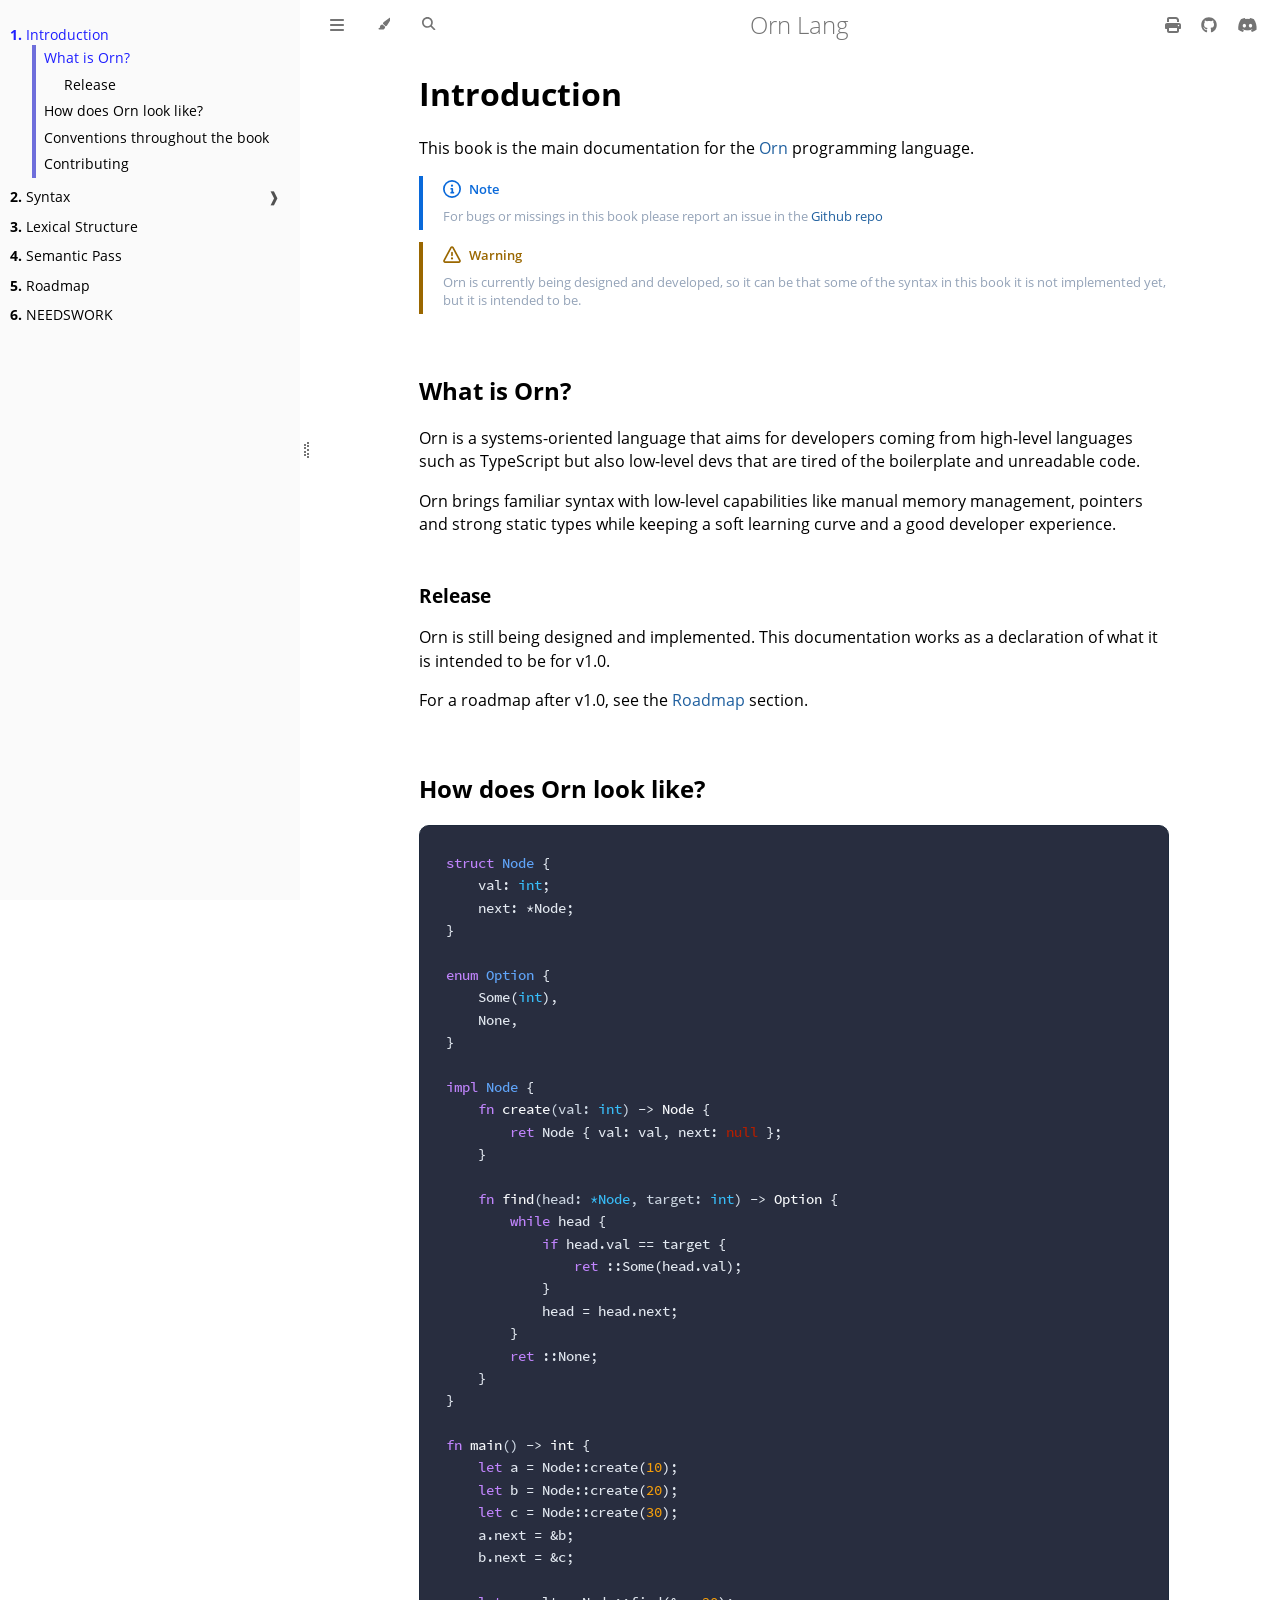
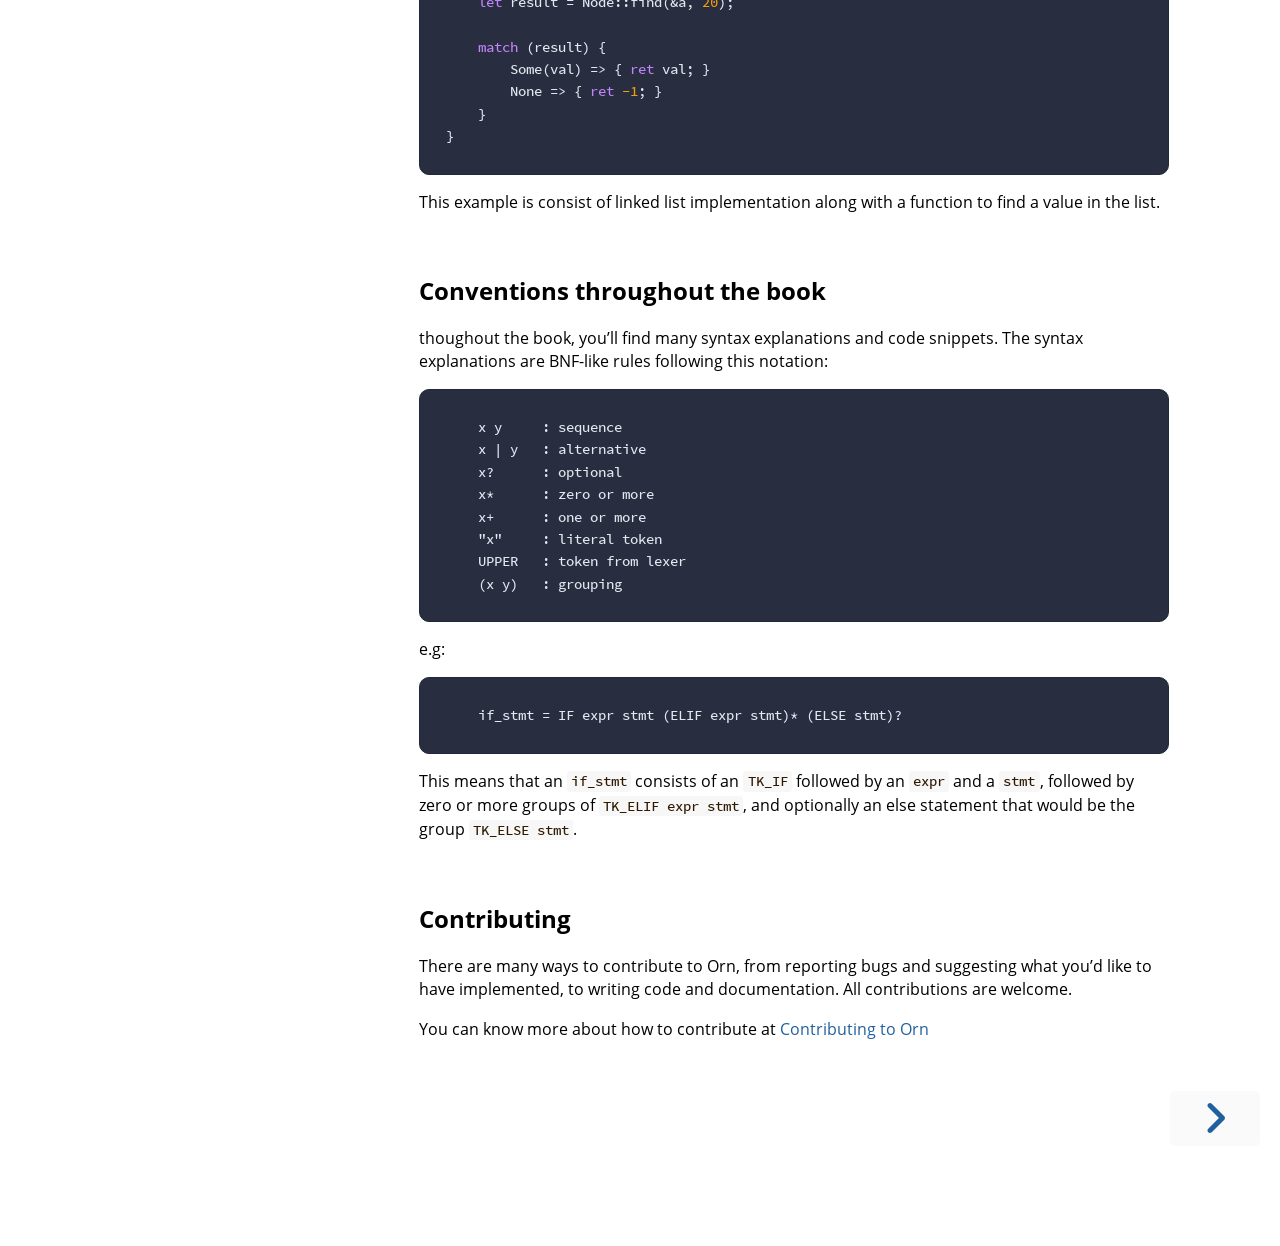
==== index.html @ 078a7e12 "deploy: 79cb615571760ce6d8730675790b474fd7654d46" ====
<!DOCTYPE HTML>
<html lang="en" class="light sidebar-visible" dir="ltr">
    <head>
        <!-- Book generated using mdBook -->
        <meta charset="UTF-8">
        <title>Introduction - Orn Lang</title>


        <!-- Custom HTML head -->
        <link rel="stylesheet" href="https://cdnjs.cloudflare.com/ajax/libs/font-awesome/6.5.1/css/all.min.css">
        
        <script>
        document.addEventListener('DOMContentLoaded', function() {
            var rightButtons = document.querySelector('.right-buttons');
            if (rightButtons) {
                var link = document.createElement('a');
                link.href = 'https://discord.gg/E8qqVC9jcf';
                link.target = '_blank';
                link.className = 'icon-button';
                link.title = 'Discord';
                link.innerHTML = '<i class="fa-brands fa-discord"></i>';
                rightButtons.appendChild(link);
            }
        });
        </script>

        <meta name="description" content="">
        <meta name="viewport" content="width=device-width, initial-scale=1">
        <meta name="theme-color" content="#ffffff">

        <link rel="icon" href="favicon-de23e50b.svg">
        <link rel="shortcut icon" href="favicon-8114d1fc.png">
        <link rel="stylesheet" href="css/variables-8adf115d.css">
        <link rel="stylesheet" href="css/general-2459343d.css">
        <link rel="stylesheet" href="css/chrome-ae938929.css">
        <link rel="stylesheet" href="css/print-9e4910d8.css" media="print">

        <!-- Fonts -->
        <link rel="stylesheet" href="fonts/fonts-9644e21d.css">

        <!-- Highlight.js Stylesheets -->
        <link rel="stylesheet" id="mdbook-highlight-css" href="highlight-493f70e1.css">
        <link rel="stylesheet" id="mdbook-tomorrow-night-css" href="tomorrow-night-4c0ae647.css">
        <link rel="stylesheet" id="mdbook-ayu-highlight-css" href="ayu-highlight-3fdfc3ac.css">

        <!-- Custom theme stylesheets -->
        <link rel="stylesheet" href="theme/reference-8b18d81a.css">


        <!-- Provide site root and default themes to javascript -->
        <script>
            const path_to_root = "";
            const default_light_theme = "light";
            const default_dark_theme = "navy";
            window.path_to_searchindex_js = "searchindex-4efeea5b.js";
        </script>
        <!-- Start loading toc.js asap -->
        <script src="toc-be5415b6.js"></script>
    </head>
    <body>
    <div id="mdbook-help-container">
        <div id="mdbook-help-popup">
            <h2 class="mdbook-help-title">Keyboard shortcuts</h2>
            <div>
                <p>Press <kbd>←</kbd> or <kbd>→</kbd> to navigate between chapters</p>
                <p>Press <kbd>S</kbd> or <kbd>/</kbd> to search in the book</p>
                <p>Press <kbd>?</kbd> to show this help</p>
                <p>Press <kbd>Esc</kbd> to hide this help</p>
            </div>
        </div>
    </div>
    <div id="mdbook-body-container">
        <!-- Work around some values being stored in localStorage wrapped in quotes -->
        <script>
            try {
                let theme = localStorage.getItem('mdbook-theme');
                let sidebar = localStorage.getItem('mdbook-sidebar');

                if (theme.startsWith('"') && theme.endsWith('"')) {
                    localStorage.setItem('mdbook-theme', theme.slice(1, theme.length - 1));
                }

                if (sidebar.startsWith('"') && sidebar.endsWith('"')) {
                    localStorage.setItem('mdbook-sidebar', sidebar.slice(1, sidebar.length - 1));
                }
            } catch (e) { }
        </script>

        <!-- Set the theme before any content is loaded, prevents flash -->
        <script>
            const default_theme = window.matchMedia("(prefers-color-scheme: dark)").matches ? default_dark_theme : default_light_theme;
            let theme;
            try { theme = localStorage.getItem('mdbook-theme'); } catch(e) { }
            if (theme === null || theme === undefined) { theme = default_theme; }
            const html = document.documentElement;
            html.classList.remove('light')
            html.classList.add(theme);
            html.classList.add("js");
        </script>

        <input type="checkbox" id="mdbook-sidebar-toggle-anchor" class="hidden">

        <!-- Hide / unhide sidebar before it is displayed -->
        <script>
            let sidebar = null;
            const sidebar_toggle = document.getElementById("mdbook-sidebar-toggle-anchor");
            if (document.body.clientWidth >= 1080) {
                try { sidebar = localStorage.getItem('mdbook-sidebar'); } catch(e) { }
                sidebar = sidebar || 'visible';
            } else {
                sidebar = 'hidden';
                sidebar_toggle.checked = false;
            }
            if (sidebar === 'visible') {
                sidebar_toggle.checked = true;
            } else {
                html.classList.remove('sidebar-visible');
            }
        </script>

        <nav id="mdbook-sidebar" class="sidebar" aria-label="Table of contents">
            <!-- populated by js -->
            <mdbook-sidebar-scrollbox class="sidebar-scrollbox"></mdbook-sidebar-scrollbox>
            <noscript>
                <iframe class="sidebar-iframe-outer" src="toc.html"></iframe>
            </noscript>
            <div id="mdbook-sidebar-resize-handle" class="sidebar-resize-handle">
                <div class="sidebar-resize-indicator"></div>
            </div>
        </nav>

        <div id="mdbook-page-wrapper" class="page-wrapper">

            <div class="page">
                <div id="mdbook-menu-bar-hover-placeholder"></div>
                <div id="mdbook-menu-bar" class="menu-bar sticky">
                    <div class="left-buttons">
                        <label id="mdbook-sidebar-toggle" class="icon-button" for="mdbook-sidebar-toggle-anchor" title="Toggle Table of Contents" aria-label="Toggle Table of Contents" aria-controls="mdbook-sidebar">
                            <span class=fa-svg><svg xmlns="http://www.w3.org/2000/svg" viewBox="0 0 448 512"><!--! Font Awesome Free 6.2.0 by @fontawesome - https://fontawesome.com License - https://fontawesome.com/license/free (Icons: CC BY 4.0, Fonts: SIL OFL 1.1, Code: MIT License) Copyright 2022 Fonticons, Inc. --><path d="M0 96C0 78.3 14.3 64 32 64H416c17.7 0 32 14.3 32 32s-14.3 32-32 32H32C14.3 128 0 113.7 0 96zM0 256c0-17.7 14.3-32 32-32H416c17.7 0 32 14.3 32 32s-14.3 32-32 32H32c-17.7 0-32-14.3-32-32zM448 416c0 17.7-14.3 32-32 32H32c-17.7 0-32-14.3-32-32s14.3-32 32-32H416c17.7 0 32 14.3 32 32z"/></svg></span>
                        </label>
                        <button id="mdbook-theme-toggle" class="icon-button" type="button" title="Change theme" aria-label="Change theme" aria-haspopup="true" aria-expanded="false" aria-controls="mdbook-theme-list">
                            <span class=fa-svg><svg xmlns="http://www.w3.org/2000/svg" viewBox="0 0 576 512"><!--! Font Awesome Free 6.2.0 by @fontawesome - https://fontawesome.com License - https://fontawesome.com/license/free (Icons: CC BY 4.0, Fonts: SIL OFL 1.1, Code: MIT License) Copyright 2022 Fonticons, Inc. --><path d="M371.3 367.1c27.3-3.9 51.9-19.4 67.2-42.9L600.2 74.1c12.6-19.5 9.4-45.3-7.6-61.2S549.7-4.4 531.1 9.6L294.4 187.2c-24 18-38.2 46.1-38.4 76.1L371.3 367.1zm-19.6 25.4l-116-104.4C175.9 290.3 128 339.6 128 400c0 3.9 .2 7.8 .6 11.6c1.8 17.5-10.2 36.4-27.8 36.4H96c-17.7 0-32 14.3-32 32s14.3 32 32 32H240c61.9 0 112-50.1 112-112c0-2.5-.1-5-.2-7.5z"/></svg></span>
                        </button>
                        <ul id="mdbook-theme-list" class="theme-popup" aria-label="Themes" role="menu">
                            <li role="none"><button role="menuitem" class="theme" id="mdbook-theme-default_theme">Auto</button></li>
                            <li role="none"><button role="menuitem" class="theme" id="mdbook-theme-light">Light</button></li>
                            <li role="none"><button role="menuitem" class="theme" id="mdbook-theme-rust">Rust</button></li>
                            <li role="none"><button role="menuitem" class="theme" id="mdbook-theme-coal">Coal</button></li>
                            <li role="none"><button role="menuitem" class="theme" id="mdbook-theme-navy">Navy</button></li>
                            <li role="none"><button role="menuitem" class="theme" id="mdbook-theme-ayu">Ayu</button></li>
                        </ul>
                        <button id="mdbook-search-toggle" class="icon-button" type="button" title="Search (`/`)" aria-label="Toggle Searchbar" aria-expanded="false" aria-keyshortcuts="/ s" aria-controls="mdbook-searchbar">
                            <span class=fa-svg><svg xmlns="http://www.w3.org/2000/svg" viewBox="0 0 512 512"><!--! Font Awesome Free 6.2.0 by @fontawesome - https://fontawesome.com License - https://fontawesome.com/license/free (Icons: CC BY 4.0, Fonts: SIL OFL 1.1, Code: MIT License) Copyright 2022 Fonticons, Inc. --><path d="M416 208c0 45.9-14.9 88.3-40 122.7L502.6 457.4c12.5 12.5 12.5 32.8 0 45.3s-32.8 12.5-45.3 0L330.7 376c-34.4 25.2-76.8 40-122.7 40C93.1 416 0 322.9 0 208S93.1 0 208 0S416 93.1 416 208zM208 352c79.5 0 144-64.5 144-144s-64.5-144-144-144S64 128.5 64 208s64.5 144 144 144z"/></svg></span>
                        </button>
                    </div>

                    <h1 class="menu-title">Orn Lang</h1>

                    <div class="right-buttons">
                        <a href="print.html" title="Print this book" aria-label="Print this book">
                            <span class=fa-svg id="print-button"><svg xmlns="http://www.w3.org/2000/svg" viewBox="0 0 512 512"><!--! Font Awesome Free 6.2.0 by @fontawesome - https://fontawesome.com License - https://fontawesome.com/license/free (Icons: CC BY 4.0, Fonts: SIL OFL 1.1, Code: MIT License) Copyright 2022 Fonticons, Inc. --><path d="M128 0C92.7 0 64 28.7 64 64v96h64V64H354.7L384 93.3V160h64V93.3c0-17-6.7-33.3-18.7-45.3L400 18.7C388 6.7 371.7 0 354.7 0H128zM384 352v32 64H128V384 368 352H384zm64 32h32c17.7 0 32-14.3 32-32V256c0-35.3-28.7-64-64-64H64c-35.3 0-64 28.7-64 64v96c0 17.7 14.3 32 32 32H64v64c0 35.3 28.7 64 64 64H384c35.3 0 64-28.7 64-64V384zm-16-88c-13.3 0-24-10.7-24-24s10.7-24 24-24s24 10.7 24 24s-10.7 24-24 24z"/></svg></span>
                        </a>
                        <a href="https://github.com/pabloosabaterr/Orn-rework" title="Git repository" aria-label="Git repository">
                            <span class=fa-svg><svg xmlns="http://www.w3.org/2000/svg" viewBox="0 0 496 512"><!--! Font Awesome Free 6.2.0 by @fontawesome - https://fontawesome.com License - https://fontawesome.com/license/free (Icons: CC BY 4.0, Fonts: SIL OFL 1.1, Code: MIT License) Copyright 2022 Fonticons, Inc. --><path d="M165.9 397.4c0 2-2.3 3.6-5.2 3.6-3.3.3-5.6-1.3-5.6-3.6 0-2 2.3-3.6 5.2-3.6 3-.3 5.6 1.3 5.6 3.6zm-31.1-4.5c-.7 2 1.3 4.3 4.3 4.9 2.6 1 5.6 0 6.2-2s-1.3-4.3-4.3-5.2c-2.6-.7-5.5.3-6.2 2.3zm44.2-1.7c-2.9.7-4.9 2.6-4.6 4.9.3 2 2.9 3.3 5.9 2.6 2.9-.7 4.9-2.6 4.6-4.6-.3-1.9-3-3.2-5.9-2.9zM244.8 8C106.1 8 0 113.3 0 252c0 110.9 69.8 205.8 169.5 239.2 12.8 2.3 17.3-5.6 17.3-12.1 0-6.2-.3-40.4-.3-61.4 0 0-70 15-84.7-29.8 0 0-11.4-29.1-27.8-36.6 0 0-22.9-15.7 1.6-15.4 0 0 24.9 2 38.6 25.8 21.9 38.6 58.6 27.5 72.9 20.9 2.3-16 8.8-27.1 16-33.7-55.9-6.2-112.3-14.3-112.3-110.5 0-27.5 7.6-41.3 23.6-58.9-2.6-6.5-11.1-33.3 2.6-67.9 20.9-6.5 69 27 69 27 20-5.6 41.5-8.5 62.8-8.5s42.8 2.9 62.8 8.5c0 0 48.1-33.6 69-27 13.7 34.7 5.2 61.4 2.6 67.9 16 17.7 25.8 31.5 25.8 58.9 0 96.5-58.9 104.2-114.8 110.5 9.2 7.9 17 22.9 17 46.4 0 33.7-.3 75.4-.3 83.6 0 6.5 4.6 14.4 17.3 12.1C428.2 457.8 496 362.9 496 252 496 113.3 383.5 8 244.8 8zM97.2 352.9c-1.3 1-1 3.3.7 5.2 1.6 1.6 3.9 2.3 5.2 1 1.3-1 1-3.3-.7-5.2-1.6-1.6-3.9-2.3-5.2-1zm-10.8-8.1c-.7 1.3.3 2.9 2.3 3.9 1.6 1 3.6.7 4.3-.7.7-1.3-.3-2.9-2.3-3.9-2-.6-3.6-.3-4.3.7zm32.4 35.6c-1.6 1.3-1 4.3 1.3 6.2 2.3 2.3 5.2 2.6 6.5 1 1.3-1.3.7-4.3-1.3-6.2-2.2-2.3-5.2-2.6-6.5-1zm-11.4-14.7c-1.6 1-1.6 3.6 0 5.9 1.6 2.3 4.3 3.3 5.6 2.3 1.6-1.3 1.6-3.9 0-6.2-1.4-2.3-4-3.3-5.6-2z"/></svg></span>
                        </a>

                    </div>
                </div>

                <div id="mdbook-search-wrapper" class="hidden">
                    <form id="mdbook-searchbar-outer" class="searchbar-outer">
                        <div class="search-wrapper">
                            <input type="search" id="mdbook-searchbar" name="searchbar" placeholder="Search this book ..." aria-controls="mdbook-searchresults-outer" aria-describedby="searchresults-header">
                            <div class="spinner-wrapper">
                                <span class=fa-svg id="fa-spin"><svg xmlns="http://www.w3.org/2000/svg" viewBox="0 0 512 512"><!--! Font Awesome Free 6.2.0 by @fontawesome - https://fontawesome.com License - https://fontawesome.com/license/free (Icons: CC BY 4.0, Fonts: SIL OFL 1.1, Code: MIT License) Copyright 2022 Fonticons, Inc. --><path d="M304 48c0-26.5-21.5-48-48-48s-48 21.5-48 48s21.5 48 48 48s48-21.5 48-48zm0 416c0-26.5-21.5-48-48-48s-48 21.5-48 48s21.5 48 48 48s48-21.5 48-48zM48 304c26.5 0 48-21.5 48-48s-21.5-48-48-48s-48 21.5-48 48s21.5 48 48 48zm464-48c0-26.5-21.5-48-48-48s-48 21.5-48 48s21.5 48 48 48s48-21.5 48-48zM142.9 437c18.7-18.7 18.7-49.1 0-67.9s-49.1-18.7-67.9 0s-18.7 49.1 0 67.9s49.1 18.7 67.9 0zm0-294.2c18.7-18.7 18.7-49.1 0-67.9S93.7 56.2 75 75s-18.7 49.1 0 67.9s49.1 18.7 67.9 0zM369.1 437c18.7 18.7 49.1 18.7 67.9 0s18.7-49.1 0-67.9s-49.1-18.7-67.9 0s-18.7 49.1 0 67.9z"/></svg></span>
                            </div>
                        </div>
                    </form>
                    <div id="mdbook-searchresults-outer" class="searchresults-outer hidden">
                        <div id="mdbook-searchresults-header" class="searchresults-header"></div>
                        <ul id="mdbook-searchresults">
                        </ul>
                    </div>
                </div>

                <!-- Apply ARIA attributes after the sidebar and the sidebar toggle button are added to the DOM -->
                <script>
                    document.getElementById('mdbook-sidebar-toggle').setAttribute('aria-expanded', sidebar === 'visible');
                    document.getElementById('mdbook-sidebar').setAttribute('aria-hidden', sidebar !== 'visible');
                    Array.from(document.querySelectorAll('#mdbook-sidebar a')).forEach(function(link) {
                        link.setAttribute('tabIndex', sidebar === 'visible' ? 0 : -1);
                    });
                </script>

                <div id="mdbook-content" class="content">
                    <main>
                        <h1 id="introduction"><a class="header" href="#introduction">Introduction</a></h1>
<p>This book is the main documentation for the
<a href="https://github.com/pabloosabaterr/Orn-rework">Orn</a> programming language.</p>
<blockquote class="blockquote-tag blockquote-tag-note">
<p class="blockquote-tag-title"><svg viewbox="0 0 16 16" width="18" height="18"><path d="M0 8a8 8 0 1 1 16 0A8 8 0 0 1 0 8Zm8-6.5a6.5 6.5 0 1 0 0 13 6.5 6.5 0 0 0 0-13ZM6.5 7.75A.75.75 0 0 1 7.25 7h1a.75.75 0 0 1 .75.75v2.75h.25a.75.75 0 0 1 0 1.5h-2a.75.75 0 0 1 0-1.5h.25v-2h-.25a.75.75 0 0 1-.75-.75ZM8 6a1 1 0 1 1 0-2 1 1 0 0 1 0 2Z"></path></svg>Note</p>
<p>For bugs or missings in this book please report an issue in the
<a href="https://github.com/pabloosabaterr/Orn-rework/issues">Github repo</a></p>
</blockquote>
<blockquote class="blockquote-tag blockquote-tag-warning">
<p class="blockquote-tag-title"><svg viewbox="0 0 16 16" width="18" height="18"><path d="M6.457 1.047c.659-1.234 2.427-1.234 3.086 0l6.082 11.378A1.75 1.75 0 0 1 14.082 15H1.918a1.75 1.75 0 0 1-1.543-2.575Zm1.763.707a.25.25 0 0 0-.44 0L1.698 13.132a.25.25 0 0 0 .22.368h12.164a.25.25 0 0 0 .22-.368Zm.53 3.996v2.5a.75.75 0 0 1-1.5 0v-2.5a.75.75 0 0 1 1.5 0ZM9 11a1 1 0 1 1-2 0 1 1 0 0 1 2 0Z"></path></svg>Warning</p>
<p>Orn is currently being designed and developed, so it can be that some
of the syntax in this book it is not implemented yet, but it is intended to
be.</p>
</blockquote>
<h2 id="what-is-orn"><a class="header" href="#what-is-orn">What is Orn?</a></h2>
<p>Orn is a systems-oriented language that aims for developers coming from
high-level languages such as TypeScript but also low-level devs that are tired
of the boilerplate and unreadable code.</p>
<p>Orn brings familiar syntax with low-level capabilities like manual memory
management, pointers and strong static types while keeping a soft learning curve
and a good developer experience.</p>
<h3 id="release"><a class="header" href="#release">Release</a></h3>
<p>Orn is still being designed and implemented. This documentation works as a
declaration of what it is intended to be for v1.0.</p>
<p>For a roadmap after v1.0, see the <a href="NEEDSWORK.html">Roadmap</a> section.</p>
<h2 id="how-does-orn-look-like"><a class="header" href="#how-does-orn-look-like">How does Orn look like?</a></h2>
<pre><code class="language-orn">struct Node {
	val: int;
	next: *Node;
}

enum Option {
	Some(int),
	None,
}

impl Node {
	fn create(val: int) -&gt; Node {
		ret Node { val: val, next: null };
	}

	fn find(head: *Node, target: int) -&gt; Option {
		while head {
			if head.val == target {
				ret ::Some(head.val);
			}
			head = head.next;
		}
		ret ::None;
	}
}

fn main() -&gt; int {
	let a = Node::create(10);
	let b = Node::create(20);
	let c = Node::create(30);
	a.next = &amp;b;
	b.next = &amp;c;

	let result = Node::find(&amp;a, 20);

	match (result) {
		Some(val) =&gt; { ret val; }
		None =&gt; { ret -1; }
	}
}
</code></pre>
<p>This example is consist of linked list implementation along with a function
to find a value in the list.</p>
<h2 id="conventions-throughout-the-book"><a class="header" href="#conventions-throughout-the-book">Conventions throughout the book</a></h2>
<p>thoughout the book, you’ll find many syntax explanations and code snippets.
The syntax explanations are BNF-like rules following this notation:</p>
<pre><code>	x y     : sequence
	x | y   : alternative
	x?      : optional
	x*      : zero or more
	x+      : one or more
	"x"     : literal token
	UPPER   : token from lexer
	(x y)   : grouping
</code></pre>
<p>e.g:</p>
<pre><code>	if_stmt = IF expr stmt (ELIF expr stmt)* (ELSE stmt)?
</code></pre>
<p>This means that an <code>if_stmt</code> consists of an <code>TK_IF</code> followed by an <code>expr</code> and a
<code>stmt</code>, followed by zero or more groups of <code>TK_ELIF expr stmt</code>, and optionally
an else statement that would be the group <code>TK_ELSE stmt</code>.</p>
<h2 id="contributing"><a class="header" href="#contributing">Contributing</a></h2>
<p>There are many ways to contribute to Orn, from reporting bugs and suggesting
what you’d like to have implemented, to writing code and documentation.
All contributions are welcome.</p>
<p>You can know more about how to contribute at
<a href="https://github.com/pabloosabaterr/Orn-rework/blob/main/CONTRIBUTING.md">Contributing to Orn</a></p>

                    </main>

                    <nav class="nav-wrapper" aria-label="Page navigation">
                        <!-- Mobile navigation buttons -->

                            <a rel="next prefetch" href="syntax.html" class="mobile-nav-chapters next" title="Next chapter" aria-label="Next chapter" aria-keyshortcuts="Right">
                                <span class=fa-svg><svg xmlns="http://www.w3.org/2000/svg" viewBox="0 0 320 512"><!--! Font Awesome Free 6.2.0 by @fontawesome - https://fontawesome.com License - https://fontawesome.com/license/free (Icons: CC BY 4.0, Fonts: SIL OFL 1.1, Code: MIT License) Copyright 2022 Fonticons, Inc. --><path d="M278.6 233.4c12.5 12.5 12.5 32.8 0 45.3l-160 160c-12.5 12.5-32.8 12.5-45.3 0s-12.5-32.8 0-45.3L210.7 256 73.4 118.6c-12.5-12.5-12.5-32.8 0-45.3s32.8-12.5 45.3 0l160 160z"/></svg></span>
                            </a>

                        <div style="clear: both"></div>
                    </nav>
                </div>
            </div>

            <nav class="nav-wide-wrapper" aria-label="Page navigation">

                    <a rel="next prefetch" href="syntax.html" class="nav-chapters next" title="Next chapter" aria-label="Next chapter" aria-keyshortcuts="Right">
                        <span class=fa-svg><svg xmlns="http://www.w3.org/2000/svg" viewBox="0 0 320 512"><!--! Font Awesome Free 6.2.0 by @fontawesome - https://fontawesome.com License - https://fontawesome.com/license/free (Icons: CC BY 4.0, Fonts: SIL OFL 1.1, Code: MIT License) Copyright 2022 Fonticons, Inc. --><path d="M278.6 233.4c12.5 12.5 12.5 32.8 0 45.3l-160 160c-12.5 12.5-32.8 12.5-45.3 0s-12.5-32.8 0-45.3L210.7 256 73.4 118.6c-12.5-12.5-12.5-32.8 0-45.3s32.8-12.5 45.3 0l160 160z"/></svg></span>
                    </a>
            </nav>

        </div>

        <template id=fa-eye><span class=fa-svg><svg xmlns="http://www.w3.org/2000/svg" viewBox="0 0 576 512"><!--! Font Awesome Free 6.2.0 by @fontawesome - https://fontawesome.com License - https://fontawesome.com/license/free (Icons: CC BY 4.0, Fonts: SIL OFL 1.1, Code: MIT License) Copyright 2022 Fonticons, Inc. --><path d="M288 32c-80.8 0-145.5 36.8-192.6 80.6C48.6 156 17.3 208 2.5 243.7c-3.3 7.9-3.3 16.7 0 24.6C17.3 304 48.6 356 95.4 399.4C142.5 443.2 207.2 480 288 480s145.5-36.8 192.6-80.6c46.8-43.5 78.1-95.4 93-131.1c3.3-7.9 3.3-16.7 0-24.6c-14.9-35.7-46.2-87.7-93-131.1C433.5 68.8 368.8 32 288 32zM432 256c0 79.5-64.5 144-144 144s-144-64.5-144-144s64.5-144 144-144s144 64.5 144 144zM288 192c0 35.3-28.7 64-64 64c-11.5 0-22.3-3-31.6-8.4c-.2 2.8-.4 5.5-.4 8.4c0 53 43 96 96 96s96-43 96-96s-43-96-96-96c-2.8 0-5.6 .1-8.4 .4c5.3 9.3 8.4 20.1 8.4 31.6z"/></svg></span></template>
        <template id=fa-eye-slash><span class=fa-svg><svg xmlns="http://www.w3.org/2000/svg" viewBox="0 0 640 512"><!--! Font Awesome Free 6.2.0 by @fontawesome - https://fontawesome.com License - https://fontawesome.com/license/free (Icons: CC BY 4.0, Fonts: SIL OFL 1.1, Code: MIT License) Copyright 2022 Fonticons, Inc. --><path d="M38.8 5.1C28.4-3.1 13.3-1.2 5.1 9.2S-1.2 34.7 9.2 42.9l592 464c10.4 8.2 25.5 6.3 33.7-4.1s6.3-25.5-4.1-33.7L525.6 386.7c39.6-40.6 66.4-86.1 79.9-118.4c3.3-7.9 3.3-16.7 0-24.6c-14.9-35.7-46.2-87.7-93-131.1C465.5 68.8 400.8 32 320 32c-68.2 0-125 26.3-169.3 60.8L38.8 5.1zM223.1 149.5C248.6 126.2 282.7 112 320 112c79.5 0 144 64.5 144 144c0 24.9-6.3 48.3-17.4 68.7L408 294.5c5.2-11.8 8-24.8 8-38.5c0-53-43-96-96-96c-2.8 0-5.6 .1-8.4 .4c5.3 9.3 8.4 20.1 8.4 31.6c0 10.2-2.4 19.8-6.6 28.3l-90.3-70.8zm223.1 298L373 389.9c-16.4 6.5-34.3 10.1-53 10.1c-79.5 0-144-64.5-144-144c0-6.9 .5-13.6 1.4-20.2L83.1 161.5C60.3 191.2 44 220.8 34.5 243.7c-3.3 7.9-3.3 16.7 0 24.6c14.9 35.7 46.2 87.7 93 131.1C174.5 443.2 239.2 480 320 480c47.8 0 89.9-12.9 126.2-32.5z"/></svg></span></template>
        <template id=fa-copy><span class=fa-svg><svg xmlns="http://www.w3.org/2000/svg" viewBox="0 0 512 512"><!--! Font Awesome Free 6.2.0 by @fontawesome - https://fontawesome.com License - https://fontawesome.com/license/free (Icons: CC BY 4.0, Fonts: SIL OFL 1.1, Code: MIT License) Copyright 2022 Fonticons, Inc. --><path d="M502.6 70.63l-61.25-61.25C435.4 3.371 427.2 0 418.7 0H255.1c-35.35 0-64 28.66-64 64l.0195 256C192 355.4 220.7 384 256 384h192c35.2 0 64-28.8 64-64V93.25C512 84.77 508.6 76.63 502.6 70.63zM464 320c0 8.836-7.164 16-16 16H255.1c-8.838 0-16-7.164-16-16L239.1 64.13c0-8.836 7.164-16 16-16h128L384 96c0 17.67 14.33 32 32 32h47.1V320zM272 448c0 8.836-7.164 16-16 16H63.1c-8.838 0-16-7.164-16-16L47.98 192.1c0-8.836 7.164-16 16-16H160V128H63.99c-35.35 0-64 28.65-64 64l.0098 256C.002 483.3 28.66 512 64 512h192c35.2 0 64-28.8 64-64v-32h-47.1L272 448z"/></svg></span></template>
        <template id=fa-play><span class=fa-svg><svg xmlns="http://www.w3.org/2000/svg" viewBox="0 0 384 512"><!--! Font Awesome Free 6.2.0 by @fontawesome - https://fontawesome.com License - https://fontawesome.com/license/free (Icons: CC BY 4.0, Fonts: SIL OFL 1.1, Code: MIT License) Copyright 2022 Fonticons, Inc. --><path d="M73 39c-14.8-9.1-33.4-9.4-48.5-.9S0 62.6 0 80V432c0 17.4 9.4 33.4 24.5 41.9s33.7 8.1 48.5-.9L361 297c14.3-8.7 23-24.2 23-41s-8.7-32.2-23-41L73 39z"/></svg></span></template>
        <template id=fa-clock-rotate-left><span class=fa-svg><svg xmlns="http://www.w3.org/2000/svg" viewBox="0 0 512 512"><!--! Font Awesome Free 6.2.0 by @fontawesome - https://fontawesome.com License - https://fontawesome.com/license/free (Icons: CC BY 4.0, Fonts: SIL OFL 1.1, Code: MIT License) Copyright 2022 Fonticons, Inc. --><path d="M75 75L41 41C25.9 25.9 0 36.6 0 57.9V168c0 13.3 10.7 24 24 24H134.1c21.4 0 32.1-25.9 17-41l-30.8-30.8C155 85.5 203 64 256 64c106 0 192 86 192 192s-86 192-192 192c-40.8 0-78.6-12.7-109.7-34.4c-14.5-10.1-34.4-6.6-44.6 7.9s-6.6 34.4 7.9 44.6C151.2 495 201.7 512 256 512c141.4 0 256-114.6 256-256S397.4 0 256 0C185.3 0 121.3 28.7 75 75zm181 53c-13.3 0-24 10.7-24 24V256c0 6.4 2.5 12.5 7 17l72 72c9.4 9.4 24.6 9.4 33.9 0s9.4-24.6 0-33.9l-65-65V152c0-13.3-10.7-24-24-24z"/></svg></span></template>



        <script>
            window.playground_copyable = true;
        </script>


        <script src="elasticlunr-ef4e11c1.min.js"></script>
        <script src="mark-09e88c2c.min.js"></script>
        <script src="searcher-c2a407aa.js"></script>

        <script src="clipboard-1626706a.min.js"></script>
        <script src="highlight-abc7f01d.js"></script>
        <script src="book-a0b12cfe.js"></script>

        <!-- Custom JS scripts -->
        <script src="theme/highlight-orn-c1778cdc.js"></script>



    </div>
    </body>
</html>
---- css/variables-8adf115d.css ----
/* Globals */

:root {
    --sidebar-target-width: 300px;
    --sidebar-width: min(var(--sidebar-target-width), 80vw);
    --sidebar-resize-indicator-width: 8px;
    --sidebar-resize-indicator-space: 2px;
    --page-padding: 15px;
    --content-max-width: 750px;
    --menu-bar-height: 50px;
    --mono-font: "Source Code Pro", Consolas, "Ubuntu Mono", Menlo, "DejaVu Sans Mono", monospace, monospace;
    --code-font-size: 0.875em; /* please adjust the ace font size accordingly in editor.js */
    --searchbar-margin-block-start: 5px;
}

/* Themes */

.ayu {
    --bg: hsl(210, 25%, 8%);
    --fg: #c5c5c5;

    --sidebar-bg: #14191f;
    --sidebar-fg: #c8c9db;
    --sidebar-non-existant: #5c6773;
    --sidebar-active: #ffb454;
    --sidebar-spacer: #2d334f;

    --scrollbar: var(--sidebar-fg);

    --icons: #737480;
    --icons-hover: #b7b9cc;

    --links: #0096cf;

    --inline-code-color: #ffb454;

    --theme-popup-bg: #14191f;
    --theme-popup-border: #5c6773;
    --theme-hover: #191f26;

    --quote-bg: hsl(226, 15%, 17%);
    --quote-border: hsl(226, 15%, 22%);

    --warning-border: #ff8e00;

    --table-border-color: hsl(210, 25%, 13%);
    --table-header-bg: hsl(210, 25%, 28%);
    --table-alternate-bg: hsl(210, 25%, 11%);

    --searchbar-border-color: #848484;
    --searchbar-bg: #424242;
    --searchbar-fg: #fff;
    --searchbar-shadow-color: #d4c89f;
    --searchresults-header-fg: #666;
    --searchresults-border-color: #888;
    --searchresults-li-bg: #252932;
    --search-mark-bg: #e3b171;

    --color-scheme: dark;

    /* Same as `--icons` */
    --copy-button-filter: invert(45%) sepia(6%) saturate(621%) hue-rotate(198deg) brightness(99%) contrast(85%);
    /* Same as `--sidebar-active` */
    --copy-button-filter-hover: invert(68%) sepia(55%) saturate(531%) hue-rotate(341deg) brightness(104%) contrast(101%);

    --footnote-highlight: #2668a6;

    --overlay-bg: rgba(33, 40, 48, 0.4);

    --blockquote-note-color: #74b9ff;
    --blockquote-tip-color: #09ca09;
    --blockquote-important-color: #d3abff;
    --blockquote-warning-color: #f0b72f;
    --blockquote-caution-color: #f21424;

    --sidebar-header-border-color: #c18639;
}

.coal {
    --bg: hsl(200, 7%, 8%);
    --fg: #98a3ad;

    --sidebar-bg: #292c2f;
    --sidebar-fg: #a1adb8;
    --sidebar-non-existant: #505254;
    --sidebar-active: #3473ad;
    --sidebar-spacer: #393939;

    --scrollbar: var(--sidebar-fg);

    --icons: #43484d;
    --icons-hover: #b3c0cc;

    --links: #2b79a2;

    --inline-code-color: #c5c8c6;

    --theme-popup-bg: #141617;
    --theme-popup-border: #43484d;
    --theme-hover: #1f2124;

    --quote-bg: hsl(234, 21%, 18%);
    --quote-border: hsl(234, 21%, 23%);

    --warning-border: #ff8e00;

    --table-border-color: hsl(200, 7%, 13%);
    --table-header-bg: hsl(200, 7%, 28%);
    --table-alternate-bg: hsl(200, 7%, 11%);

    --searchbar-border-color: #aaa;
    --searchbar-bg: #b7b7b7;
    --searchbar-fg: #000;
    --searchbar-shadow-color: #aaa;
    --searchresults-header-fg: #666;
    --searchresults-border-color: #98a3ad;
    --searchresults-li-bg: #2b2b2f;
    --search-mark-bg: #355c7d;

    --color-scheme: dark;

    /* Same as `--icons` */
    --copy-button-filter: invert(26%) sepia(8%) saturate(575%) hue-rotate(169deg) brightness(87%) contrast(82%);
    /* Same as `--sidebar-active` */
    --copy-button-filter-hover: invert(36%) sepia(70%) saturate(503%) hue-rotate(167deg) brightness(98%) contrast(89%);

    --footnote-highlight: #4079ae;

    --overlay-bg: rgba(33, 40, 48, 0.4);

    --blockquote-note-color: #4493f8;
    --blockquote-tip-color: #08ae08;
    --blockquote-important-color: #ab7df8;
    --blockquote-warning-color: #d29922;
    --blockquote-caution-color: #d91b29;

    --sidebar-header-border-color: #3473ad;
}

.light, html:not(.js) {
    --bg: hsl(0, 0%, 100%);
    --fg: hsl(0, 0%, 0%);

    --sidebar-bg: #fafafa;
    --sidebar-fg: hsl(0, 0%, 0%);
    --sidebar-non-existant: #aaaaaa;
    --sidebar-active: #1f1fff;
    --sidebar-spacer: #f4f4f4;

    --scrollbar: #8F8F8F;

    --icons: #747474;
    --icons-hover: #000000;

    --links: #20609f;

    --inline-code-color: #301900;

    --theme-popup-bg: #fafafa;
    --theme-popup-border: #cccccc;
    --theme-hover: #e6e6e6;

    --quote-bg: hsl(197, 37%, 96%);
    --quote-border: hsl(197, 37%, 91%);

    --warning-border: #ff8e00;

    --table-border-color: hsl(0, 0%, 95%);
    --table-header-bg: hsl(0, 0%, 80%);
    --table-alternate-bg: hsl(0, 0%, 97%);

    --searchbar-border-color: #aaa;
    --searchbar-bg: #fafafa;
    --searchbar-fg: #000;
    --searchbar-shadow-color: #aaa;
    --searchresults-header-fg: #666;
    --searchresults-border-color: #888;
    --searchresults-li-bg: #e4f2fe;
    --search-mark-bg: #a2cff5;

    --color-scheme: light;

    /* Same as `--icons` */
    --copy-button-filter: invert(45.49%);
    /* Same as `--sidebar-active` */
    --copy-button-filter-hover: invert(14%) sepia(93%) saturate(4250%) hue-rotate(243deg) brightness(99%) contrast(130%);

    --footnote-highlight: #7e7eff;

    --overlay-bg: rgba(200, 200, 205, 0.4);

    --blockquote-note-color: #0969da;
    --blockquote-tip-color: #008000;
    --blockquote-important-color: #8250df;
    --blockquote-warning-color: #9a6700;
    --blockquote-caution-color: #b52731;

    --sidebar-header-border-color: #6e6edb;
}

.navy {
    --bg: hsl(226, 23%, 11%);
    --fg: #bcbdd0;

    --sidebar-bg: #282d3f;
    --sidebar-fg: #c8c9db;
    --sidebar-non-existant: #505274;
    --sidebar-active: #2b79a2;
    --sidebar-spacer: #2d334f;

    --scrollbar: var(--sidebar-fg);

    --icons: #737480;
    --icons-hover: #b7b9cc;

    --links: #2b79a2;

    --inline-code-color: #c5c8c6;

    --theme-popup-bg: #161923;
    --theme-popup-border: #737480;
    --theme-hover: #282e40;

    --quote-bg: hsl(226, 15%, 17%);
    --quote-border: hsl(226, 15%, 22%);

    --warning-border: #ff8e00;

    --table-border-color: hsl(226, 23%, 16%);
    --table-header-bg: hsl(226, 23%, 31%);
    --table-alternate-bg: hsl(226, 23%, 14%);

    --searchbar-border-color: #aaa;
    --searchbar-bg: #aeaec6;
    --searchbar-fg: #000;
    --searchbar-shadow-color: #aaa;
    --searchresults-header-fg: #5f5f71;
    --searchresults-border-color: #5c5c68;
    --searchresults-li-bg: #242430;
    --search-mark-bg: #a2cff5;

    --color-scheme: dark;

    /* Same as `--icons` */
    --copy-button-filter: invert(51%) sepia(10%) saturate(393%) hue-rotate(198deg) brightness(86%) contrast(87%);
    /* Same as `--sidebar-active` */
    --copy-button-filter-hover: invert(46%) sepia(20%) saturate(1537%) hue-rotate(156deg) brightness(85%) contrast(90%);

    --footnote-highlight: #4079ae;

    --overlay-bg: rgba(33, 40, 48, 0.4);

    --blockquote-note-color: #4493f8;
    --blockquote-tip-color: #09ca09;
    --blockquote-important-color: #ab7df8;
    --blockquote-warning-color: #d29922;
    --blockquote-caution-color: #f21424;

    --sidebar-header-border-color: #2f6ab5;
}

.rust {
    --bg: hsl(60, 9%, 87%);
    --fg: #262625;

    --sidebar-bg: #3b2e2a;
    --sidebar-fg: #c8c9db;
    --sidebar-non-existant: #505254;
    --sidebar-active: #e69f67;
    --sidebar-spacer: #45373a;

    --scrollbar: var(--sidebar-fg);

    --icons: #737480;
    --icons-hover: #262625;

    --links: #2b79a2;

    --inline-code-color: #6e6b5e;

    --theme-popup-bg: #e1e1db;
    --theme-popup-border: #b38f6b;
    --theme-hover: #99908a;

    --quote-bg: hsl(60, 5%, 75%);
    --quote-border: hsl(60, 5%, 70%);

    --warning-border: #ff8e00;

    --table-border-color: hsl(60, 9%, 82%);
    --table-header-bg: #b3a497;
    --table-alternate-bg: hsl(60, 9%, 84%);

    --searchbar-border-color: #aaa;
    --searchbar-bg: #fafafa;
    --searchbar-fg: #000;
    --searchbar-shadow-color: #aaa;
    --searchresults-header-fg: #666;
    --searchresults-border-color: #888;
    --searchresults-li-bg: #dec2a2;
    --search-mark-bg: #e69f67;

    /* Same as `--icons` */
    --copy-button-filter: invert(51%) sepia(10%) saturate(393%) hue-rotate(198deg) brightness(86%) contrast(87%);
    /* Same as `--sidebar-active` */
    --copy-button-filter-hover: invert(77%) sepia(16%) saturate(1798%) hue-rotate(328deg) brightness(98%) contrast(83%);

    --footnote-highlight: #d3a17a;

    --overlay-bg: rgba(150, 150, 150, 0.25);

    --blockquote-note-color: #023b95;
    --blockquote-tip-color: #007700;
    --blockquote-important-color: #8250df;
    --blockquote-warning-color: #603700;
    --blockquote-caution-color: #aa1721;

    --sidebar-header-border-color: #8c391f;
}

@media (prefers-color-scheme: dark) {
    html:not(.js) {
        --bg: hsl(200, 7%, 8%);
        --fg: #98a3ad;

        --sidebar-bg: #292c2f;
        --sidebar-fg: #a1adb8;
        --sidebar-non-existant: #505254;
        --sidebar-active: #3473ad;
        --sidebar-spacer: #393939;

        --scrollbar: var(--sidebar-fg);

        --icons: #43484d;
        --icons-hover: #b3c0cc;

        --links: #2b79a2;

        --inline-code-color: #c5c8c6;

        --theme-popup-bg: #141617;
        --theme-popup-border: #43484d;
        --theme-hover: #1f2124;

        --quote-bg: hsl(234, 21%, 18%);
        --quote-border: hsl(234, 21%, 23%);

        --warning-border: #ff8e00;

        --table-border-color: hsl(200, 7%, 13%);
        --table-header-bg: hsl(200, 7%, 28%);
        --table-alternate-bg: hsl(200, 7%, 11%);

        --searchbar-border-color: #aaa;
        --searchbar-bg: #b7b7b7;
        --searchbar-fg: #000;
        --searchbar-shadow-color: #aaa;
        --searchresults-header-fg: #666;
        --searchresults-border-color: #98a3ad;
        --searchresults-li-bg: #2b2b2f;
        --search-mark-bg: #355c7d;

        --color-scheme: dark;

        /* Same as `--icons` */
        --copy-button-filter: invert(26%) sepia(8%) saturate(575%) hue-rotate(169deg) brightness(87%) contrast(82%);
        /* Same as `--sidebar-active` */
        --copy-button-filter-hover: invert(36%) sepia(70%) saturate(503%) hue-rotate(167deg) brightness(98%) contrast(89%);

        --footnote-highlight: #4079ae;

        --overlay-bg: rgba(33, 40, 48, 0.4);

        --blockquote-note-color: #4493f8;
        --blockquote-tip-color: #08ae08;
        --blockquote-important-color: #ab7df8;
        --blockquote-warning-color: #d29922;
        --blockquote-caution-color: #d91b29;

        --sidebar-header-border-color: #3473ad;
    }
}
---- css/general-2459343d.css ----
/* Base styles and content styles */

:root {
    /* Browser default font-size is 16px, this way 1 rem = 10px */
    font-size: 62.5%;
    color-scheme: var(--color-scheme);
}

html {
    font-family: "Open Sans", sans-serif;
    color: var(--fg);
    background-color: var(--bg);
    text-size-adjust: none;
    -webkit-text-size-adjust: none;
}

body {
    margin: 0;
    font-size: 1.6rem;
    overflow-x: hidden;
}

code {
    font-family: var(--mono-font) !important;
    font-size: var(--code-font-size);
    direction: ltr !important;
}

/* make long words/inline code not x overflow */
main {
    overflow-wrap: break-word;
}

/* make wide tables scroll if they overflow */
.table-wrapper {
    overflow-x: auto;
}

/* Don't change font size in headers. */
h1 code, h2 code, h3 code, h4 code, h5 code, h6 code {
    font-size: unset;
}

.left { float: left; }
.right { float: right; }
.boring { opacity: 0.6; }
.hide-boring .boring { display: none; }
.hidden { display: none !important; }

h2, h3 { margin-block-start: 2.5em; }
h4, h5 { margin-block-start: 2em; }

.header + .header h3,
.header + .header h4,
.header + .header h5 {
    margin-block-start: 1em;
}

h1:target::before,
h2:target::before,
h3:target::before,
h4:target::before,
h5:target::before,
h6:target::before,
dt:target::before {
    display: inline-block;
    content: "»";
    margin-inline-start: -30px;
    width: 30px;
}

/* This is broken on Safari as of version 14, but is fixed
   in Safari Technology Preview 117 which I think will be Safari 14.2.
   https://bugs.webkit.org/show_bug.cgi?id=218076
*/
:target {
    /* Safari does not support logical properties */
    scroll-margin-top: calc(var(--menu-bar-height) + 0.5em);
}

.page {
    outline: 0;
    padding: 0 var(--page-padding);
    margin-block-start: calc(0px - var(--menu-bar-height)); /* Compensate for the #mdbook-menu-bar-hover-placeholder */
}
.page-wrapper {
    box-sizing: border-box;
    background-color: var(--bg);
}
html:not(.js) .page-wrapper,
.js:not(.sidebar-resizing) .page-wrapper {
    transition: margin-left 0.3s ease, transform 0.3s ease; /* Animation: slide away */
}
[dir=rtl]:not(.js) .page-wrapper,
[dir=rtl].js:not(.sidebar-resizing) .page-wrapper {
    transition: margin-right 0.3s ease, transform 0.3s ease; /* Animation: slide away */
}

.content {
    overflow-y: auto;
    padding: 0 5px 50px 5px;
}
.content main {
    margin-inline-start: auto;
    margin-inline-end: auto;
    max-width: var(--content-max-width);
}
.content p { line-height: 1.45em; }
.content ol { line-height: 1.45em; }
.content ul { line-height: 1.45em; }
.content a { text-decoration: none; }
.content a:hover { text-decoration: underline; }
.content img, .content video { max-width: 100%; }
.content .header:link,
.content .header:visited {
    color: var(--fg);
}
.content .header:link,
.content .header:visited:hover {
    text-decoration: none;
}

table {
    margin: 0 auto;
    border-collapse: collapse;
}
table td {
    padding: 3px 20px;
    border: 1px var(--table-border-color) solid;
}
table thead {
    background: var(--table-header-bg);
}
table thead td {
    font-weight: 700;
    border: none;
}
table thead th {
    padding: 3px 20px;
}
table thead tr {
    border: 1px var(--table-header-bg) solid;
}
/* Alternate background colors for rows */
table tbody tr:nth-child(2n) {
    background: var(--table-alternate-bg);
}


blockquote {
    margin: 20px 0;
    padding: 0 20px;
    color: var(--fg);
    background-color: var(--quote-bg);
    border-block-start: .1em solid var(--quote-border);
    border-block-end: .1em solid var(--quote-border);
}

/* TODO: Remove .warning in a future version of mdbook, it is replaced by
blockquote tags. */
.warning {
    margin: 20px;
    padding: 0 20px;
    border-inline-start: 2px solid var(--warning-border);
}

.warning:before {
    position: absolute;
    width: 3rem;
    height: 3rem;
    margin-inline-start: calc(-1.5rem - 21px);
    content: "ⓘ";
    text-align: center;
    background-color: var(--bg);
    color: var(--warning-border);
    font-weight: bold;
    font-size: 2rem;
}

blockquote .warning:before {
    background-color: var(--quote-bg);
}

kbd {
    background-color: var(--table-border-color);
    border-radius: 4px;
    border: solid 1px var(--theme-popup-border);
    box-shadow: inset 0 -1px 0 var(--theme-hover);
    display: inline-block;
    font-size: var(--code-font-size);
    font-family: var(--mono-font);
    line-height: 10px;
    padding: 4px 5px;
    vertical-align: middle;
}

sup {
    /* Set the line-height for superscript and footnote references so that there
       isn't an awkward space appearing above lines that contain the footnote.

       See https://github.com/rust-lang/mdBook/pull/2443#discussion_r1813773583
       for an explanation.
    */
    line-height: 0;
}

.footnote-definition {
    font-size: 0.9em;
}
/* The default spacing for a list is a little too large. */
.footnote-definition ul,
.footnote-definition ol {
    padding-left: 20px;
}
.footnote-definition > li {
    /* Required to position the ::before target */
    position: relative;
}
.footnote-definition > li:target {
    scroll-margin-top: 50vh;
}
.footnote-reference:target {
    scroll-margin-top: 50vh;
}
/* Draws a border around the footnote (including the marker) when it is selected.
   TODO: If there are multiple linkbacks, highlight which one you just came
   from so you know which one to click.
*/
.footnote-definition > li:target::before {
    border: 2px solid var(--footnote-highlight);
    border-radius: 6px;
    position: absolute;
    top: -8px;
    right: -8px;
    bottom: -8px;
    left: -32px;
    pointer-events: none;
    content: "";
}
/* Pulses the footnote reference so you can quickly see where you left off reading.
   This could use some improvement.
*/
@media not (prefers-reduced-motion) {
    .footnote-reference:target  {
        animation: fn-highlight 0.8s;
        border-radius: 2px;
    }

    @keyframes fn-highlight {
        from {
            background-color: var(--footnote-highlight);
        }
    }
}

.tooltiptext {
    position: absolute;
    visibility: hidden;
    color: #fff;
    background-color: #333;
    transform: translateX(-50%); /* Center by moving tooltip 50% of its width left */
    left: -8px; /* Half of the width of the icon */
    top: -35px;
    font-size: 0.8em;
    text-align: center;
    border-radius: 6px;
    padding: 5px 8px;
    margin: 5px;
    z-index: 1000;
}
.tooltipped .tooltiptext {
    visibility: visible;
}

.chapter li.part-title {
    color: var(--sidebar-fg);
    margin: 5px 0px;
    font-weight: bold;
}

.result-no-output {
    font-style: italic;
}

.fa-svg svg {
    width: 1em;
    height: 1em;
    fill: currentColor;
    margin-bottom: -0.1em;
}

dt {
    font-weight: bold;
    margin-top: 0.5em;
    margin-bottom: 0.1em;
}

/* This uses a CSS counter to add numbers to definitions, but only if there is
 more than one definition. */
dl, dt {
    counter-reset: dd-counter;
}

/* When there is more than one definition, increment the counter. The first
selector selects the first definition, and the second one selects definitions
2 and beyond.*/
dd:has(+ dd), dd + dd {
    counter-increment: dd-counter;
    /* Use flex display to help with positioning the numbers when there is a p
    tag inside the definition. */
    display: flex;
    align-items: flex-start;
}

/* Shows the counter for definitions. The first selector selects the first
definition, and the second one selections definitions 2 and beyond.*/
dd:has(+ dd)::before, dd + dd::before  {
    content: counter(dd-counter) ". ";
    font-weight: 600;
    display: inline-block;
    margin-right: 0.5em;
}

dd > p {
    /* For loose definitions that have a p tag inside, don't add a bunch of
    space before the definition. */
    margin-top: 0;
}

/* Remove some excess space from the bottom. */
.blockquote-tag p:last-child {
    margin-bottom: 2px;
}

.blockquote-tag {
    /* Add some padding to make the vertical bar a little taller than the text.*/
    padding: 2px 0px 2px 20px;
    /* Add a solid color bar on the left side. */
    border-inline-start-style: solid;
    border-inline-start-width: 4px;
    /* Disable the background color from normal blockquotes . */
    background-color: inherit;
    /* Disable border blocks from blockquotes. */
    border-block-start: none;
    border-block-end: none;
}

.blockquote-tag-title svg {
    fill: currentColor;
    /* Add space between the icon and the title. */
    margin-right: 8px;
}

.blockquote-tag-note {
    border-inline-start-color: var(--blockquote-note-color);
}

.blockquote-tag-tip {
    border-inline-start-color: var(--blockquote-tip-color);
}

.blockquote-tag-important {
    border-inline-start-color: var(--blockquote-important-color);
}

.blockquote-tag-warning {
    border-inline-start-color: var(--blockquote-warning-color);
}

.blockquote-tag-caution {
    border-inline-start-color: var(--blockquote-caution-color);
}

.blockquote-tag-note .blockquote-tag-title {
    color: var(--blockquote-note-color);
}

.blockquote-tag-tip .blockquote-tag-title {
    color: var(--blockquote-tip-color);
}

.blockquote-tag-important .blockquote-tag-title {
    color: var(--blockquote-important-color);
}

.blockquote-tag-warning .blockquote-tag-title {
    color: var(--blockquote-warning-color);
}

.blockquote-tag-caution .blockquote-tag-title {
    color: var(--blockquote-caution-color);
}

.blockquote-tag-title {
    /* Slightly increase the weight for more emphasis. */
    font-weight: 600;
    /* Vertically center the icon with the text. */
    display: flex;
    align-items: center;
    /* Remove default large margins for a more compact display. */
    margin: 2px 0 8px 0;
}

.blockquote-tag-title .fa-svg {
    fill: currentColor;
    /* Add some space between the icon and the text. */
    margin-right: 8px;
}
---- css/chrome-ae938929.css ----
/* CSS for UI elements (a.k.a. chrome) */

html {
    scrollbar-color: var(--scrollbar) transparent;
}
#mdbook-searchresults a,
.content a:link,
a:visited,
a > .hljs {
    color: var(--links);
}

/*
    mdbook-body-container is necessary because mobile browsers don't seem to like
    overflow-x on the body tag when there is a <meta name="viewport"> tag.
*/
#mdbook-body-container {
    /*
        This is used when the sidebar pushes the body content off the side of
        the screen on small screens. Without it, dragging on mobile Safari
        will want to reposition the viewport in a weird way.
    */
    overflow-x: clip;
}

/* Menu Bar */

#mdbook-menu-bar,
#mdbook-menu-bar-hover-placeholder {
    z-index: 101;
    margin: auto calc(0px - var(--page-padding));
}
#mdbook-menu-bar {
    position: relative;
    display: flex;
    flex-wrap: wrap;
    background-color: var(--bg);
    border-block-end-color: var(--bg);
    border-block-end-width: 1px;
    border-block-end-style: solid;
}
#mdbook-menu-bar.sticky,
#mdbook-menu-bar-hover-placeholder:hover + #mdbook-menu-bar,
#mdbook-menu-bar:hover,
html.sidebar-visible #mdbook-menu-bar {
    position: -webkit-sticky;
    position: sticky;
    top: 0 !important;
}
#mdbook-menu-bar-hover-placeholder {
    position: sticky;
    position: -webkit-sticky;
    top: 0;
    height: var(--menu-bar-height);
}
#mdbook-menu-bar.bordered {
    border-block-end-color: var(--table-border-color);
}
#mdbook-menu-bar .fa-svg, #mdbook-menu-bar .icon-button {
    position: relative;
    padding: 0 8px;
    z-index: 10;
    line-height: var(--menu-bar-height);
    cursor: pointer;
    transition: color 0.5s;
}
@media only screen and (max-width: 420px) {
    #mdbook-menu-bar .fa-svg, #mdbook-menu-bar .icon-button {
        padding: 0 5px;
    }
}

.icon-button {
    border: none;
    background: none;
    padding: 0;
    color: inherit;
}
.icon-button .fa-svg {
    margin: 0;
}

.right-buttons {
    margin: 0 15px;
}
.right-buttons a {
    text-decoration: none;
}

.left-buttons {
    display: flex;
    margin: 0 5px;
}
html:not(.js) .left-buttons button {
    display: none;
}

.menu-title {
    display: inline-block;
    font-weight: 200;
    font-size: 2.4rem;
    line-height: var(--menu-bar-height);
    text-align: center;
    margin: 0;
    flex: 1;
    white-space: nowrap;
    overflow: hidden;
    text-overflow: ellipsis;
}
.menu-title {
    cursor: pointer;
}

.menu-bar,
.menu-bar:visited,
.nav-chapters,
.nav-chapters:visited,
.mobile-nav-chapters,
.mobile-nav-chapters:visited,
.menu-bar .icon-button,
.menu-bar a .fa-svg {
    color: var(--icons);
}

.menu-bar .fa-svg:hover,
.menu-bar .icon-button:hover,
.nav-chapters:hover,
.mobile-nav-chapters .fa-svg:hover {
    color: var(--icons-hover);
}

/* Nav Icons */

.nav-chapters {
    font-size: 2.5em;
    text-align: center;
    text-decoration: none;

    position: fixed;
    top: 0;
    bottom: 0;
    margin: 0;
    max-width: 150px;
    min-width: 90px;

    display: flex;
    justify-content: center;
    align-content: center;
    flex-direction: column;

    transition: color 0.5s, background-color 0.5s;
}

.nav-chapters:hover {
    text-decoration: none;
    background-color: var(--theme-hover);
    transition: background-color 0.15s, color 0.15s;
}

.nav-wrapper {
    margin-block-start: 50px;
    display: none;
}

.mobile-nav-chapters {
    font-size: 2.5em;
    text-align: center;
    text-decoration: none;
    width: 90px;
    border-radius: 5px;
    background-color: var(--sidebar-bg);
}

/* Only Firefox supports flow-relative values */
.previous { float: left; }
[dir=rtl] .previous { float: right; }

/* Only Firefox supports flow-relative values */
.next {
    float: right;
    right: var(--page-padding);
}
[dir=rtl] .next {
    float: left;
    right: unset;
    left: var(--page-padding);
}

@media only screen and (max-width: 1080px) {
    .nav-wide-wrapper { display: none; }
    .nav-wrapper { display: block; }
}

/* sidebar-visible */
@media only screen and (max-width: 1380px) {
    #mdbook-sidebar-toggle-anchor:checked ~ .page-wrapper .nav-wide-wrapper { display: none; }
    #mdbook-sidebar-toggle-anchor:checked ~ .page-wrapper .nav-wrapper { display: block; }
}

/* Inline code */

:not(pre) > .hljs {
    display: inline;
    padding: 0.1em 0.3em;
    border-radius: 3px;
}

:not(pre):not(a) > .hljs {
    color: var(--inline-code-color);
    overflow-x: initial;
}

a:hover > .hljs {
    text-decoration: underline;
}

pre {
    position: relative;
}
pre > .buttons {
    position: absolute;
    z-index: 100;
    right: 0px;
    top: 2px;
    margin: 0px;
    padding: 2px 0px;

    color: var(--sidebar-fg);
    cursor: pointer;
    visibility: hidden;
    opacity: 0;
    transition: visibility 0.1s linear, opacity 0.1s linear;
}
pre:hover > .buttons {
    visibility: visible;
    opacity: 1
}
pre > .buttons :hover {
    color: var(--sidebar-active);
    border-color: var(--icons-hover);
    background-color: var(--theme-hover);
}
pre > .buttons button {
    cursor: inherit;
    margin: 0px 5px;
    padding: 2px 3px 0px 4px;
    font-size: 23px;

    border-style: solid;
    border-width: 1px;
    border-radius: 4px;
    border-color: var(--icons);
    background-color: var(--theme-popup-bg);
    transition: 100ms;
    transition-property: color,border-color,background-color;
    color: var(--icons);
}

pre > .buttons button.clip-button {
    padding: 2px 4px 0px 6px;
}
pre > .buttons button.clip-button::before {
    /* clipboard image from octicons (https://github.com/primer/octicons/tree/v2.0.0) MIT license
     */
    content: url('data:image/svg+xml,<svg width="21" height="20" viewBox="0 0 24 25" \
xmlns="http://www.w3.org/2000/svg" aria-label="Copy to clipboard">\
<path d="M18 20h2v3c0 1-1 2-2 2H2c-.998 0-2-1-2-2V5c0-.911.755-1.667 1.667-1.667h5A3.323 3.323 0 \
0110 0a3.323 3.323 0 013.333 3.333h5C19.245 3.333 20 4.09 20 5v8.333h-2V9H2v14h16v-3zM3 \
7h14c0-.911-.793-1.667-1.75-1.667H13.5c-.957 0-1.75-.755-1.75-1.666C11.75 2.755 10.957 2 10 \
2s-1.75.755-1.75 1.667c0 .911-.793 1.666-1.75 1.666H4.75C3.793 5.333 3 6.09 3 7z"/>\
<path d="M4 19h6v2H4zM12 11H4v2h8zM4 17h4v-2H4zM15 15v-3l-4.5 4.5L15 21v-3l8.027-.032L23 15z"/>\
</svg>');
    filter: var(--copy-button-filter);
}
pre > .buttons button.clip-button:hover::before {
    filter: var(--copy-button-filter-hover);
}

@media (pointer: coarse) {
    pre > .buttons button {
        /* On mobile, make it easier to tap buttons. */
        padding: 0.3rem 1rem;
    }

    .sidebar-resize-indicator {
        /* Hide resize indicator on devices with limited accuracy */
        display: none;
    }
}
pre > code {
    display: block;
    padding: 1rem;
}

/* FIXME: ACE editors overlap their buttons because ACE does absolute
   positioning within the code block which breaks padding. The only solution I
   can think of is to move the padding to the outer pre tag (or insert a div
   wrapper), but that would require fixing a whole bunch of CSS rules.
*/
.hljs.ace_editor {
  padding: 0rem 0rem;
}

pre > .result {
    margin-block-start: 10px;
}

/* Search */

#mdbook-searchresults a {
    text-decoration: none;
}

mark {
    border-radius: 2px;
    padding-block-start: 0;
    padding-block-end: 1px;
    padding-inline-start: 3px;
    padding-inline-end: 3px;
    margin-block-start: 0;
    margin-block-end: -1px;
    margin-inline-start: -3px;
    margin-inline-end: -3px;
    background-color: var(--search-mark-bg);
    transition: background-color 300ms linear;
    cursor: pointer;
}

mark.fade-out {
    background-color: rgba(0,0,0,0) !important;
    cursor: auto;
}

.searchbar-outer {
    margin-inline-start: auto;
    margin-inline-end: auto;
    max-width: var(--content-max-width);
}

#mdbook-searchbar-outer.searching #mdbook-searchbar {
    padding-right: 30px;
}
#mdbook-searchbar-outer .spinner-wrapper {
    display: none;
}
#mdbook-searchbar-outer.searching .spinner-wrapper {
    display: block;
}

.search-wrapper {
    position: relative;
}

.spinner-wrapper {
    --spinner-margin: 2px;
    position: absolute;
    margin-block-start: calc(var(--searchbar-margin-block-start) + var(--spinner-margin));
    right: var(--spinner-margin);
    top: 0;
    bottom: var(--spinner-margin);
    padding: 6px;
    background-color: var(--bg);
}

#fa-spin {
    animation: rotating 2s linear infinite;
    display: inline-block;
}

@keyframes rotating {
    from {
        transform: rotate(0deg);
    }
    to {
        transform: rotate(360deg);
    }
}

#mdbook-searchbar {
    width: 100%;
    margin-block-start: var(--searchbar-margin-block-start);
    margin-block-end: 0;
    margin-inline-start: auto;
    margin-inline-end: auto;
    padding: 10px 16px;
    transition: box-shadow 300ms ease-in-out;
    border: 1px solid var(--searchbar-border-color);
    border-radius: 3px;
    background-color: var(--searchbar-bg);
    color: var(--searchbar-fg);
}
#mdbook-searchbar:focus,
#mdbook-searchbar.active {
    box-shadow: 0 0 3px var(--searchbar-shadow-color);
}

.searchresults-header {
    font-weight: bold;
    font-size: 1em;
    padding-block-start: 18px;
    padding-block-end: 0;
    padding-inline-start: 5px;
    padding-inline-end: 0;
    color: var(--searchresults-header-fg);
}

.searchresults-outer {
    margin-inline-start: auto;
    margin-inline-end: auto;
    max-width: var(--content-max-width);
    border-block-end: 1px dashed var(--searchresults-border-color);
}

ul#mdbook-searchresults {
    list-style: none;
    padding-inline-start: 20px;
}
ul#mdbook-searchresults li {
    margin: 10px 0px;
    padding: 2px;
    border-radius: 2px;
}
ul#mdbook-searchresults li.focus {
    background-color: var(--searchresults-li-bg);
}
ul#mdbook-searchresults span.teaser {
    display: block;
    clear: both;
    margin-block-start: 5px;
    margin-block-end: 0;
    margin-inline-start: 20px;
    margin-inline-end: 0;
    font-size: 0.8em;
}
ul#mdbook-searchresults span.teaser em {
    font-weight: bold;
    font-style: normal;
}

/* Sidebar */

.sidebar {
    position: fixed;
    left: 0;
    top: 0;
    bottom: 0;
    width: var(--sidebar-width);
    font-size: 0.875em;
    box-sizing: border-box;
    -webkit-overflow-scrolling: touch;
    overscroll-behavior-y: contain;
    background-color: var(--sidebar-bg);
    color: var(--sidebar-fg);
}
.sidebar-iframe-inner {
    --padding: 10px;

    background-color: var(--sidebar-bg);
    padding: var(--padding);
    margin: 0;
    font-size: 1.4rem;
    color: var(--sidebar-fg);
    min-height: calc(100vh - var(--padding) * 2);
}
.sidebar-iframe-outer {
    border: none;
    height: 100%;
    position: absolute;
    top: 0;
    bottom: 0;
    left: 0;
    right: 0;
}
[dir=rtl] .sidebar { left: unset; right: 0; }
.sidebar-resizing {
    -moz-user-select: none;
    -webkit-user-select: none;
    -ms-user-select: none;
    user-select: none;
}
html:not(.sidebar-resizing) .sidebar {
    transition: transform 0.3s; /* Animation: slide away */
}
.sidebar code {
    line-height: 2em;
}
.sidebar .sidebar-scrollbox {
    overflow-y: auto;
    position: absolute;
    top: 0;
    bottom: 0;
    left: 0;
    right: 0;
    padding: 10px 10px;
}
.sidebar .sidebar-resize-handle {
    position: absolute;
    cursor: col-resize;
    width: 0;
    right: calc(var(--sidebar-resize-indicator-width) * -1);
    top: 0;
    bottom: 0;
    display: flex;
    align-items: center;
}

.sidebar-resize-handle .sidebar-resize-indicator {
    width: 100%;
    height: 16px;
    color: var(--icons);
    margin-inline-start: var(--sidebar-resize-indicator-space);
    display: flex;
    align-items: center;
    justify-content: flex-start;
}
.sidebar-resize-handle .sidebar-resize-indicator::before {
    content: "";
    width: 2px;
    height: 12px;
    border-left: dotted 2px currentColor;
}
.sidebar-resize-handle .sidebar-resize-indicator::after {
    content: "";
    width: 2px;
    height: 16px;
    border-left: dotted 2px currentColor;
}

[dir=rtl] .sidebar .sidebar-resize-handle {
    left: calc(var(--sidebar-resize-indicator-width) * -1);
    right: unset;
}
.js .sidebar .sidebar-resize-handle {
    cursor: col-resize;
    width: calc(var(--sidebar-resize-indicator-width) - var(--sidebar-resize-indicator-space));
}

html:not(.js) .sidebar-resize-handle {
    display: none;
}

/* sidebar-hidden */
#mdbook-sidebar-toggle-anchor:not(:checked) ~ .sidebar {
    transform: translateX(calc(0px - var(--sidebar-width) - var(--sidebar-resize-indicator-width)));
}
[dir=rtl] #mdbook-sidebar-toggle-anchor:not(:checked) ~ .sidebar {
    transform: translateX(calc(var(--sidebar-width) + var(--sidebar-resize-indicator-width)));
}
.sidebar::-webkit-scrollbar {
    background: var(--sidebar-bg);
}
.sidebar::-webkit-scrollbar-thumb {
    background: var(--scrollbar);
}

/* sidebar-visible */
#mdbook-sidebar-toggle-anchor:checked ~ .page-wrapper {
    transform: translateX(calc(var(--sidebar-width) + var(--sidebar-resize-indicator-width)));
}
[dir=rtl] #mdbook-sidebar-toggle-anchor:checked ~ .page-wrapper {
    transform: translateX(calc(0px - var(--sidebar-width) - var(--sidebar-resize-indicator-width)));
}
@media only screen and (min-width: 620px) {
    #mdbook-sidebar-toggle-anchor:checked ~ .page-wrapper {
        transform: none;
        margin-inline-start: calc(var(--sidebar-width) + var(--sidebar-resize-indicator-width));
    }
    [dir=rtl] #mdbook-sidebar-toggle-anchor:checked ~ .page-wrapper {
        transform: none;
    }
}

.chapter {
    list-style: none outside none;
    padding-inline-start: 0;
    line-height: 2.2em;
}

.chapter li {
    color: var(--sidebar-non-existant);
}

/* This is a span wrapping the chapter link and the fold chevron. */
.chapter-link-wrapper {
    /* Used to position the chevron to the right, allowing the text to wrap before it. */
    display: flex;
}

.chapter li a {
    /* Remove underlines. */
    text-decoration: none;
    color: var(--sidebar-fg);
}

.chapter li a:hover {
    color: var(--sidebar-active);
}

.chapter li a.active {
    color: var(--sidebar-active);
}

/* This is the toggle chevron. */
.chapter-fold-toggle {
    cursor: pointer;
    /* Positions the chevron to the side. */
    margin-inline-start: auto;
    padding: 0 10px;
    user-select: none;
    opacity: 0.68;
}

.chapter-fold-toggle div {
    transition: transform 0.5s;
}

/* collapse the section */
.chapter li:not(.expanded) > ol {
    display: none;
}

.chapter li.chapter-item {
    line-height: 1.5em;
    margin-block-start: 0.6em;
}

/* When expanded, rotate the chevron to point down. */
.chapter li.expanded > span > .chapter-fold-toggle div {
    transform: rotate(90deg);
}

.chapter a.current-header {
    color: var(--sidebar-active);
}

.on-this-page {
    margin-left: 22px;
    border-inline-start: 4px solid var(--sidebar-header-border-color);
    padding-left: 8px;
}

.on-this-page > ol {
    padding-left: 0;
}

/* Horizontal line in chapter list. */
.spacer {
    width: 100%;
    height: 3px;
    margin: 5px 0px;
}
.chapter .spacer {
    background-color: var(--sidebar-spacer);
}

/* On touch devices, add more vertical spacing to make it easier to tap links. */
@media (-moz-touch-enabled: 1), (pointer: coarse) {
    .chapter li a { padding: 5px 0; }
    .spacer { margin: 10px 0; }
}

.section {
    list-style: none outside none;
    padding-inline-start: 20px;
    line-height: 1.9em;
}

/* Theme Menu Popup */

.theme-popup {
    position: absolute;
    left: 10px;
    top: var(--menu-bar-height);
    z-index: 1000;
    border-radius: 4px;
    font-size: 0.7em;
    color: var(--fg);
    background: var(--theme-popup-bg);
    border: 1px solid var(--theme-popup-border);
    margin: 0;
    padding: 0;
    list-style: none;
    display: none;
    /* Don't let the children's background extend past the rounded corners. */
    overflow: hidden;
}
[dir=rtl] .theme-popup { left: unset;  right: 10px; }
.theme-popup .default {
    color: var(--icons);
}
.theme-popup .theme {
    width: 100%;
    border: 0;
    margin: 0;
    padding: 2px 20px;
    line-height: 25px;
    white-space: nowrap;
    text-align: start;
    cursor: pointer;
    color: inherit;
    background: inherit;
    font-size: inherit;
}
.theme-popup .theme:hover {
    background-color: var(--theme-hover);
}

.theme-selected::before {
    display: inline-block;
    content: "✓";
    margin-inline-start: -14px;
    width: 14px;
}

/* The container for the help popup that covers the whole window. */
#mdbook-help-container {
    /* Position and size for the whole window. */
    position: fixed;
    top: 0;
    left: 0;
    right: 0;
    bottom: 0;
    /* This uses flex layout (which is set in book.js), and centers the popup
       in the window.*/
    display: none;
    align-items: center;
    justify-content: center;
    z-index: 1000;
    /* Dim out the book while the popup is visible. */
    background: var(--overlay-bg);
}

/* The popup help box. */
#mdbook-help-popup {
    box-shadow: 0 4px 24px rgba(0,0,0,0.15);
    min-width: 300px;
    max-width: 500px;
    width: 100%;
    box-sizing: border-box;
    display: flex;
    flex-direction: column;
    align-items: center;
    background-color: var(--bg);
    color: var(--fg);
    border-width: 1px;
    border-color: var(--theme-popup-border);
    border-style: solid;
    border-radius: 8px;
    padding: 10px;
}

.mdbook-help-title {
    text-align: center;
    /* mdbook's margin for h2 is way too large. */
    margin: 10px;
}
---- css/print-9e4910d8.css ----
#mdbook-sidebar,
#mdbook-menu-bar,
.nav-chapters,
.mobile-nav-chapters {
    display: none;
}

#mdbook-page-wrapper.page-wrapper {
    transform: none !important;
    margin-inline-start: 0px;
    overflow-y: initial;
}

#mdbook-content {
    max-width: none;
    margin: 0;
    padding: 0;
}

.page {
    overflow-y: initial;
}

code {
    direction: ltr !important;
}

pre > .buttons {
    z-index: 2;
}

a, a:visited, a:active, a:hover {
    color: #4183c4;
    text-decoration: none;
}

h1, h2, h3, h4, h5, h6 {
    page-break-inside: avoid;
    page-break-after: avoid;
}

pre, code {
    page-break-inside: avoid;
    white-space: pre-wrap;
}

.fa {
    display: none !important;
}
---- fonts/fonts-9644e21d.css ----
/* Open Sans is licensed under the Apache License, Version 2.0. See http://www.apache.org/licenses/LICENSE-2.0 */
/* Source Code Pro is under the Open Font License. See https://scripts.sil.org/cms/scripts/page.php?site_id=nrsi&id=OFL */

/* open-sans-300 - latin_vietnamese_latin-ext_greek-ext_greek_cyrillic-ext_cyrillic */
@font-face {
  font-family: 'Open Sans';
  font-style: normal;
  font-weight: 300;
  src: local('Open Sans Light'), local('OpenSans-Light'),
       url('../fonts/open-sans-v17-all-charsets-300-7736aa35.woff2') format('woff2');
}

/* open-sans-300italic - latin_vietnamese_latin-ext_greek-ext_greek_cyrillic-ext_cyrillic */
@font-face {
  font-family: 'Open Sans';
  font-style: italic;
  font-weight: 300;
  src: local('Open Sans Light Italic'), local('OpenSans-LightItalic'),
       url('../fonts/open-sans-v17-all-charsets-300italic-2c7b95c0.woff2') format('woff2');
}

/* open-sans-regular - latin_vietnamese_latin-ext_greek-ext_greek_cyrillic-ext_cyrillic */
@font-face {
  font-family: 'Open Sans';
  font-style: normal;
  font-weight: 400;
  src: local('Open Sans Regular'), local('OpenSans-Regular'),
       url('../fonts/open-sans-v17-all-charsets-regular-2e3b1d34.woff2') format('woff2');
}

/* open-sans-italic - latin_vietnamese_latin-ext_greek-ext_greek_cyrillic-ext_cyrillic */
@font-face {
  font-family: 'Open Sans';
  font-style: italic;
  font-weight: 400;
  src: local('Open Sans Italic'), local('OpenSans-Italic'),
       url('../fonts/open-sans-v17-all-charsets-italic-6c9463f7.woff2') format('woff2');
}

/* open-sans-600 - latin_vietnamese_latin-ext_greek-ext_greek_cyrillic-ext_cyrillic */
@font-face {
  font-family: 'Open Sans';
  font-style: normal;
  font-weight: 600;
  src: local('Open Sans SemiBold'), local('OpenSans-SemiBold'),
       url('../fonts/open-sans-v17-all-charsets-600-486c6759.woff2') format('woff2');
}

/* open-sans-600italic - latin_vietnamese_latin-ext_greek-ext_greek_cyrillic-ext_cyrillic */
@font-face {
  font-family: 'Open Sans';
  font-style: italic;
  font-weight: 600;
  src: local('Open Sans SemiBold Italic'), local('OpenSans-SemiBoldItalic'),
       url('../fonts/open-sans-v17-all-charsets-600italic-1a3e8659.woff2') format('woff2');
}

/* open-sans-700 - latin_vietnamese_latin-ext_greek-ext_greek_cyrillic-ext_cyrillic */
@font-face {
  font-family: 'Open Sans';
  font-style: normal;
  font-weight: 700;
  src: local('Open Sans Bold'), local('OpenSans-Bold'),
       url('../fonts/open-sans-v17-all-charsets-700-c22fe8c7.woff2') format('woff2');
}

/* open-sans-700italic - latin_vietnamese_latin-ext_greek-ext_greek_cyrillic-ext_cyrillic */
@font-face {
  font-family: 'Open Sans';
  font-style: italic;
  font-weight: 700;
  src: local('Open Sans Bold Italic'), local('OpenSans-BoldItalic'),
       url('../fonts/open-sans-v17-all-charsets-700italic-238ae959.woff2') format('woff2');
}

/* open-sans-800 - latin_vietnamese_latin-ext_greek-ext_greek_cyrillic-ext_cyrillic */
@font-face {
  font-family: 'Open Sans';
  font-style: normal;
  font-weight: 800;
  src: local('Open Sans ExtraBold'), local('OpenSans-ExtraBold'),
       url('../fonts/open-sans-v17-all-charsets-800-3d2c812a.woff2') format('woff2');
}

/* open-sans-800italic - latin_vietnamese_latin-ext_greek-ext_greek_cyrillic-ext_cyrillic */
@font-face {
  font-family: 'Open Sans';
  font-style: italic;
  font-weight: 800;
  src: local('Open Sans ExtraBold Italic'), local('OpenSans-ExtraBoldItalic'),
       url('../fonts/open-sans-v17-all-charsets-800italic-ba1521ec.woff2') format('woff2');
}

/* source-code-pro-500 - latin_vietnamese_latin-ext_greek_cyrillic-ext_cyrillic */
@font-face {
  font-family: 'Source Code Pro';
  font-style: normal;
  font-weight: 500;
  src: url('../fonts/source-code-pro-v11-all-charsets-500-2bdd9410.woff2') format('woff2');
}
---- highlight-493f70e1.css ----
/*
 * An increased contrast highlighting scheme loosely based on the
 * "Base16 Atelier Dune Light" theme by Bram de Haan
 * (http://atelierbram.github.io/syntax-highlighting/atelier-schemes/dune)
 * Original Base16 color scheme by Chris Kempson
 * (https://github.com/chriskempson/base16)
 */

/* Comment */
.hljs-comment,
.hljs-quote {
  color: #575757;
}

/* Red */
.hljs-variable,
.hljs-template-variable,
.hljs-attribute,
.hljs-attr,
.hljs-tag,
.hljs-name,
.hljs-regexp,
.hljs-link,
.hljs-name,
.hljs-selector-id,
.hljs-selector-class {
  color: #d70025;
}

/* Orange */
.hljs-number,
.hljs-meta,
.hljs-built_in,
.hljs-builtin-name,
.hljs-literal,
.hljs-type,
.hljs-params {
  color: #b21e00;
}

/* Green */
.hljs-string,
.hljs-symbol,
.hljs-bullet {
  color: #008200;
}

/* Blue */
.hljs-title,
.hljs-section {
  color: #0030f2;
}

/* Purple */
.hljs-keyword,
.hljs-selector-tag {
  color: #9d00ec;
}

.hljs {
  display: block;
  overflow-x: auto;
  background: #f6f7f6;
  color: #000;
}

.hljs-emphasis {
  font-style: italic;
}

.hljs-strong {
  font-weight: bold;
}

.hljs-addition {
  color: #22863a;
  background-color: #f0fff4;
}

.hljs-deletion {
  color: #b31d28;
  background-color: #ffeef0;
}
---- tomorrow-night-4c0ae647.css ----
/* Tomorrow Night Theme */
/* https://github.com/jmblog/color-themes-for-highlightjs */
/* Original theme - https://github.com/chriskempson/tomorrow-theme */
/* https://github.com/jmblog/color-themes-for-highlightjs */

/* Tomorrow Comment */
.hljs-comment {
  color: #969896;
}

/* Tomorrow Red */
.hljs-variable,
.hljs-attribute,
.hljs-attr,
.hljs-tag,
.hljs-regexp,
.ruby .hljs-constant,
.xml .hljs-tag .hljs-title,
.xml .hljs-pi,
.xml .hljs-doctype,
.html .hljs-doctype,
.css .hljs-id,
.css .hljs-class,
.css .hljs-pseudo {
  color: #cc6666;
}

/* Tomorrow Orange */
.hljs-number,
.hljs-preprocessor,
.hljs-pragma,
.hljs-built_in,
.hljs-literal,
.hljs-params,
.hljs-constant {
  color: #de935f;
}

/* Tomorrow Yellow */
.ruby .hljs-class .hljs-title,
.css .hljs-rule .hljs-attribute {
  color: #f0c674;
}

/* Tomorrow Green */
.hljs-string,
.hljs-value,
.hljs-inheritance,
.hljs-header,
.hljs-name,
.ruby .hljs-symbol,
.xml .hljs-cdata {
  color: #b5bd68;
}

/* Tomorrow Aqua */
.hljs-title,
.hljs-section,
.css .hljs-hexcolor {
  color: #8abeb7;
}

/* Tomorrow Blue */
.hljs-function,
.python .hljs-decorator,
.python .hljs-title,
.ruby .hljs-function .hljs-title,
.ruby .hljs-title .hljs-keyword,
.perl .hljs-sub,
.javascript .hljs-title,
.coffeescript .hljs-title {
  color: #81a2be;
}

/* Tomorrow Purple */
.hljs-keyword,
.javascript .hljs-function {
  color: #b294bb;
}

.hljs {
  display: block;
  overflow-x: auto;
  background: #1d1f21;
  color: #c5c8c6;
}

.coffeescript .javascript,
.javascript .xml,
.tex .hljs-formula,
.xml .javascript,
.xml .vbscript,
.xml .css,
.xml .hljs-cdata {
  opacity: 0.5;
}

.hljs-addition {
  color: #718c00;
}

.hljs-deletion {
  color: #c82829;
}
---- ayu-highlight-3fdfc3ac.css ----
/*
Based off of the Ayu theme
Original by Dempfi (https://github.com/dempfi/ayu)
*/

.hljs {
  display: block;
  overflow-x: auto;
  background: #191f26;
  color: #e6e1cf;
}

.hljs-comment,
.hljs-quote {
  color: #5c6773;
}

.hljs-variable,
.hljs-template-variable,
.hljs-attribute,
.hljs-attr,
.hljs-regexp,
.hljs-link,
.hljs-selector-id,
.hljs-selector-class {
  color: #ff7733;
}

.hljs-number,
.hljs-meta,
.hljs-builtin-name,
.hljs-literal,
.hljs-type,
.hljs-params {
  color: #ffee99;
}

.hljs-string,
.hljs-bullet {
  color: #b8cc52;
}

.hljs-title,
.hljs-built_in,
.hljs-section {
  color: #ffb454;
}

.hljs-keyword,
.hljs-selector-tag,
.hljs-symbol {
  color: #ff7733;
}

.hljs-name {
    color: #36a3d9;
}

.hljs-tag {
    color: #00568d;
}

.hljs-emphasis {
  font-style: italic;
}

.hljs-strong {
  font-weight: bold;
}

.hljs-addition {
  color: #91b362;
}

.hljs-deletion {
  color: #d96c75;
}
---- theme/reference-8b18d81a.css ----
/* Theme variables */
.light {
    --alert-note-color: #0969da;
    --alert-warning-color: #9a6700;
    --alert-example-color: #8250df;
}
.rust {
    --alert-note-color: #023b95;
    --alert-warning-color: #603700;
    --alert-example-color: #8250df;
}
.coal, .navy {
    --alert-note-color: #4493f8;
    --alert-warning-color: #d29922;
    --alert-example-color: #ab7df8;
}
.ayu {
    --alert-note-color: #74b9ff;
    --alert-warning-color: #f0b72f;
    --alert-example-color: #d3abff;
}

.light .content h4 a {
    color: #6e7781 !important;
}
.rust .content h4 a {
    color: #7d7a6c !important;
}
.coal .content h4 a,
.navy .content h4 a,
.ayu .content h4 a {
    color: #7d8590 !important;
}

/* Admonitions */
.alert blockquote {
    padding: 8px 0px 8px 20px;
    border-inline-start-style: solid;
    border-inline-start-width: 4px;
    background-color: inherit;
    border-block-start: none;
    border-block-end: none;
    margin: 10px 0;
}

.alert-title {
    font-weight: 600;
    display: flex;
    align-items: center;
    margin: 0 0 8px 0 !important;
}
.alert blockquote > :nth-child(2) {
    margin-top: 0;
}
.alert blockquote > :last-child {
    margin-bottom: 0;
}

.alert-title svg {
    fill: currentColor;
    margin-right: 8px;
}

.alert-note blockquote {
    border-inline-start-color: var(--alert-note-color);
}
.alert-warning blockquote {
    border-inline-start-color: var(--alert-warning-color);
}
.alert-example blockquote {
    border-inline-start-color: var(--alert-example-color);
}
.alert-note .alert-title {
    color: var(--alert-note-color);
}
.alert-warning .alert-title {
    color: var(--alert-warning-color);
}
.alert-example .alert-title {
    color: var(--alert-example-color);
}

/* Orn highlight */

pre code.language-orn.hljs {
  background: transparent;
  color: #e2e8f0;
  font-family: "Fira Code", monospace;
  font-size: 14px;
  line-height: 1.6;
  font-weight: 400;
}

pre {
  background: #282D3F;
  border: 1px solid #1e293b;
  border-radius: 10px;
  padding: 16px;
  overflow-x: auto;
}

pre code,
pre code.hljs {
  background: transparent;
  font-family: "Fira Code", monospace;
  font-size: 14px;
  line-height: 1.6;
  font-weight: 400;
  color: #e2e8f0;
}

/* Orn tokens */
pre code.language-orn .hljs-keyword,
pre code.lang-orn .hljs-keyword {
  color: #c084fc;
}

pre code.language-orn .hljs-type,
pre code.lang-orn .hljs-type {
  color: #38bdf8;
}

pre code.language-orn .hljs-string,
pre code.lang-orn .hljs-string {
  color: #22c55e;
}

pre code.language-orn .hljs-number,
pre code.lang-orn .hljs-number {
  color: #f59e0b;
}

pre code.language-orn .hljs-function .hljs-title,
pre code.lang-orn .hljs-function .hljs-title {
  color: #f8fafc;
}

pre code.language-orn .hljs-title,
pre code.lang-orn .hljs-title {
  color: #60a5fa;
}

pre code.language-orn .hljs-comment,
pre code.lang-orn .hljs-comment {
  color: #64748b;
  font-style: italic;
}

pre code.language-orn .hljs-params,
pre code.lang-orn .hljs-params {
  color: #cbd5e1;
}

blockquote {
	border: none;
	border-left: 2px solid #64748b;
	padding: 4px 12px;
	margin: 12px 0;
	color: #94a3b8;
	font-size: 13px;
	background: none;
}

blockquote p {
	margin: 0;
}
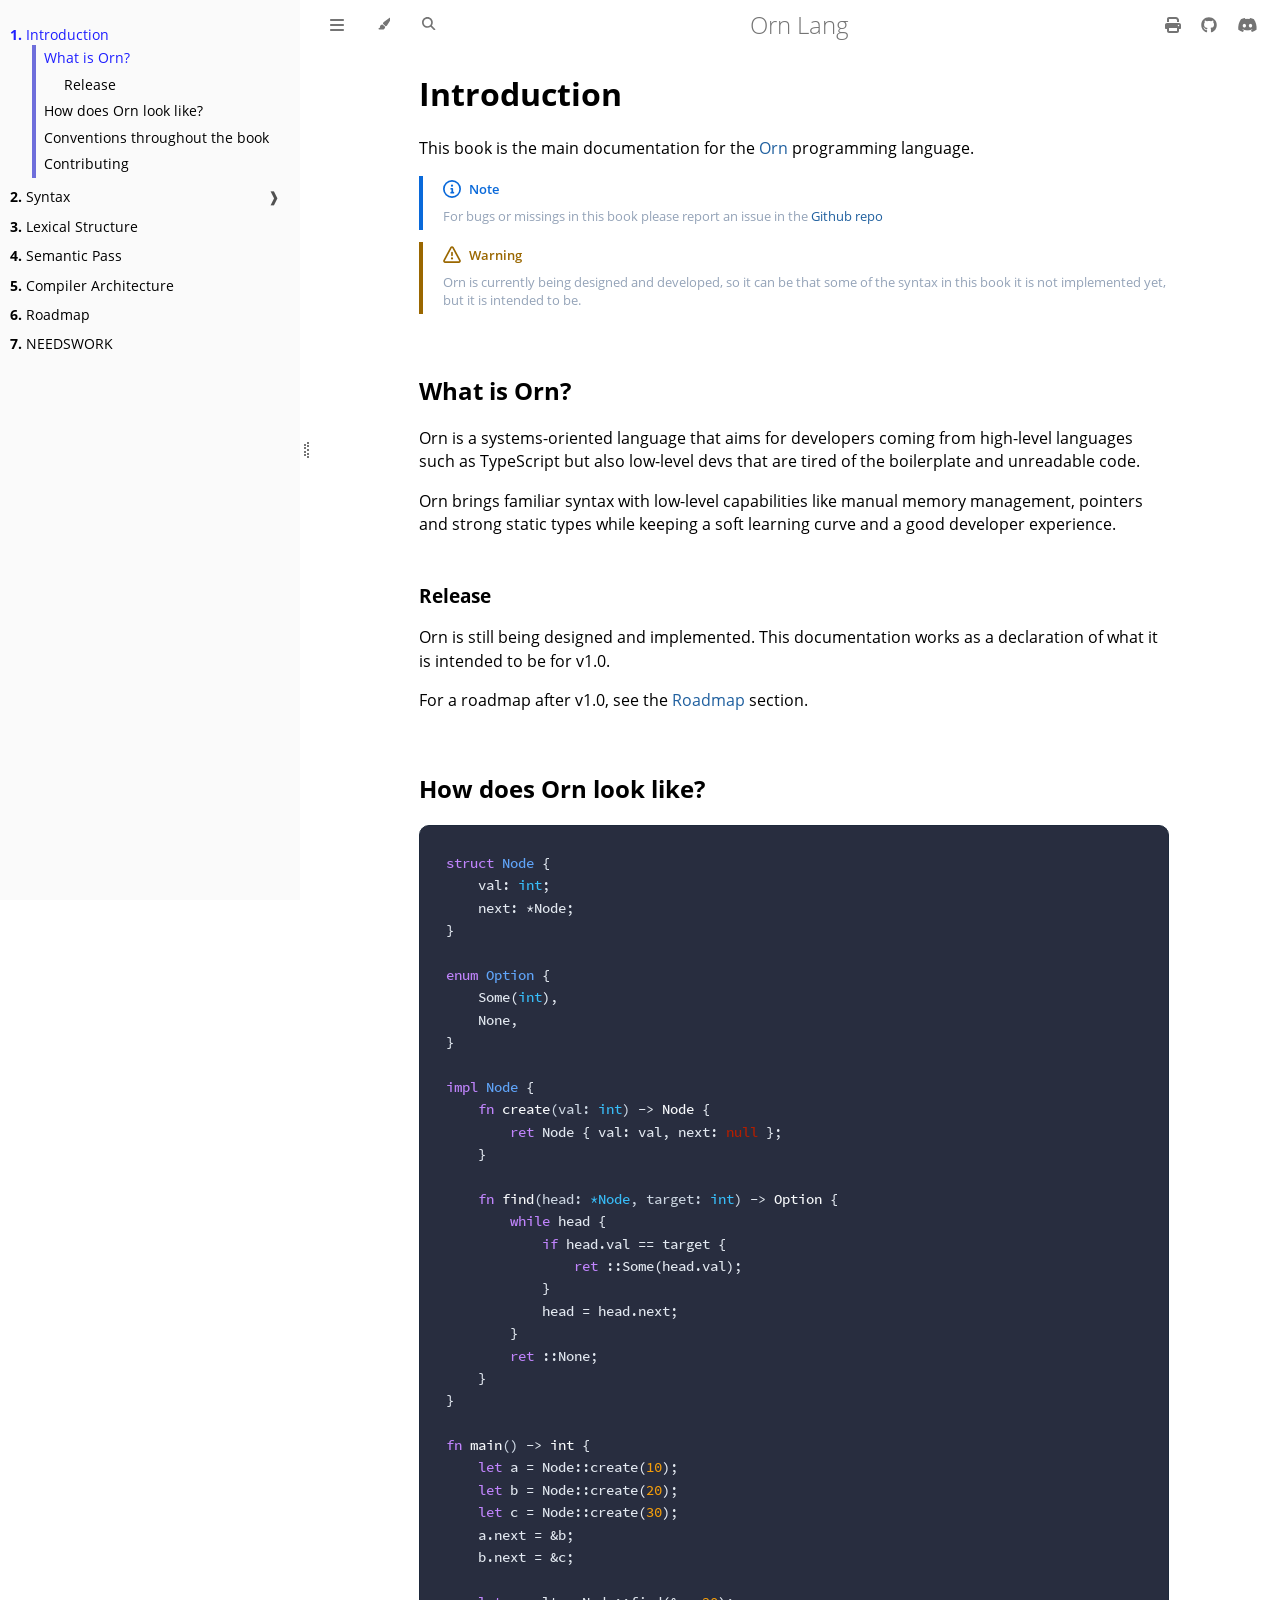
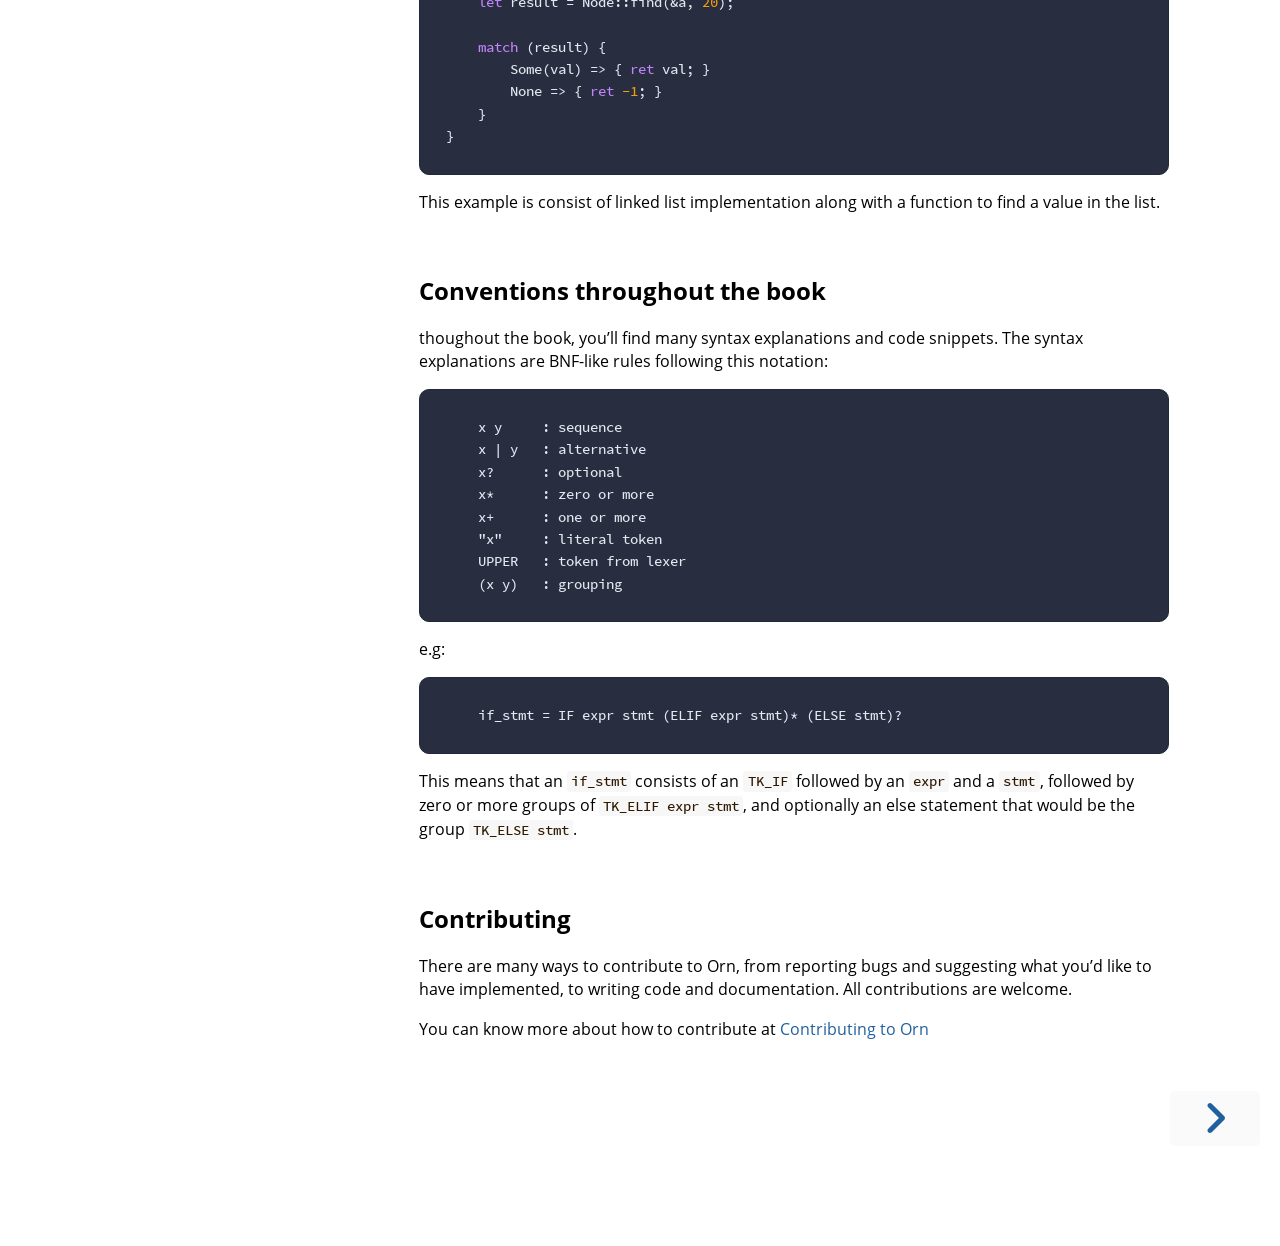
==== commit 9ec4a5c8: "deploy: 765224b39bdcc5bbd6a3aefa8aa10ff62004e084" ====
--- a/index.html
+++ b/index.html
@@ -52,10 +52,10 @@
             const path_to_root = "";
             const default_light_theme = "light";
             const default_dark_theme = "navy";
-            window.path_to_searchindex_js = "searchindex-4efeea5b.js";
+            window.path_to_searchindex_js = "searchindex-440894f6.js";
         </script>
         <!-- Start loading toc.js asap -->
-        <script src="toc-be5415b6.js"></script>
+        <script src="toc-92aa8c78.js"></script>
     </head>
     <body>
     <div id="mdbook-help-container">
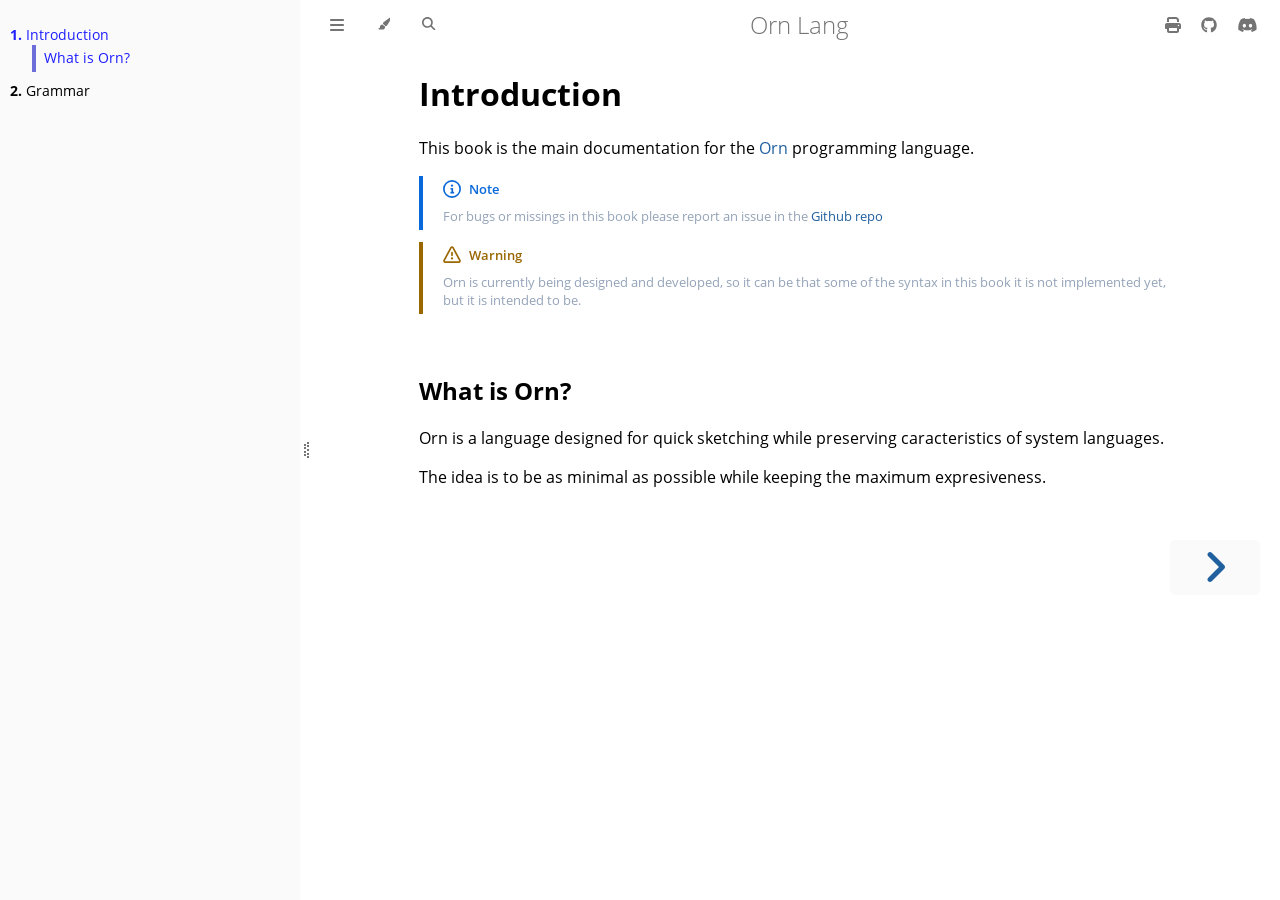
==== commit 561c280d: "deploy: debe018bca5957f73f879e3051afe6a898004301" ====
--- a/index.html
+++ b/index.html
@@ -52,10 +52,10 @@
             const path_to_root = "";
             const default_light_theme = "light";
             const default_dark_theme = "navy";
-            window.path_to_searchindex_js = "searchindex-440894f6.js";
+            window.path_to_searchindex_js = "searchindex-8b47e9e8.js";
         </script>
         <!-- Start loading toc.js asap -->
-        <script src="toc-92aa8c78.js"></script>
+        <script src="toc-73e76ee1.js"></script>
     </head>
     <body>
     <div id="mdbook-help-container">
@@ -209,91 +209,16 @@
 be.</p>
 </blockquote>
 <h2 id="what-is-orn"><a class="header" href="#what-is-orn">What is Orn?</a></h2>
-<p>Orn is a systems-oriented language that aims for developers coming from
-high-level languages such as TypeScript but also low-level devs that are tired
-of the boilerplate and unreadable code.</p>
-<p>Orn brings familiar syntax with low-level capabilities like manual memory
-management, pointers and strong static types while keeping a soft learning curve
-and a good developer experience.</p>
-<h3 id="release"><a class="header" href="#release">Release</a></h3>
-<p>Orn is still being designed and implemented. This documentation works as a
-declaration of what it is intended to be for v1.0.</p>
-<p>For a roadmap after v1.0, see the <a href="NEEDSWORK.html">Roadmap</a> section.</p>
-<h2 id="how-does-orn-look-like"><a class="header" href="#how-does-orn-look-like">How does Orn look like?</a></h2>
-<pre><code class="language-orn">struct Node {
-	val: int;
-	next: *Node;
-}
-
-enum Option {
-	Some(int),
-	None,
-}
-
-impl Node {
-	fn create(val: int) -&gt; Node {
-		ret Node { val: val, next: null };
-	}
-
-	fn find(head: *Node, target: int) -&gt; Option {
-		while head {
-			if head.val == target {
-				ret ::Some(head.val);
-			}
-			head = head.next;
-		}
-		ret ::None;
-	}
-}
-
-fn main() -&gt; int {
-	let a = Node::create(10);
-	let b = Node::create(20);
-	let c = Node::create(30);
-	a.next = &amp;b;
-	b.next = &amp;c;
-
-	let result = Node::find(&amp;a, 20);
-
-	match (result) {
-		Some(val) =&gt; { ret val; }
-		None =&gt; { ret -1; }
-	}
-}
-</code></pre>
-<p>This example is consist of linked list implementation along with a function
-to find a value in the list.</p>
-<h2 id="conventions-throughout-the-book"><a class="header" href="#conventions-throughout-the-book">Conventions throughout the book</a></h2>
-<p>thoughout the book, you’ll find many syntax explanations and code snippets.
-The syntax explanations are BNF-like rules following this notation:</p>
-<pre><code>	x y     : sequence
-	x | y   : alternative
-	x?      : optional
-	x*      : zero or more
-	x+      : one or more
-	"x"     : literal token
-	UPPER   : token from lexer
-	(x y)   : grouping
-</code></pre>
-<p>e.g:</p>
-<pre><code>	if_stmt = IF expr stmt (ELIF expr stmt)* (ELSE stmt)?
-</code></pre>
-<p>This means that an <code>if_stmt</code> consists of an <code>TK_IF</code> followed by an <code>expr</code> and a
-<code>stmt</code>, followed by zero or more groups of <code>TK_ELIF expr stmt</code>, and optionally
-an else statement that would be the group <code>TK_ELSE stmt</code>.</p>
-<h2 id="contributing"><a class="header" href="#contributing">Contributing</a></h2>
-<p>There are many ways to contribute to Orn, from reporting bugs and suggesting
-what you’d like to have implemented, to writing code and documentation.
-All contributions are welcome.</p>
-<p>You can know more about how to contribute at
-<a href="https://github.com/pabloosabaterr/Orn-rework/blob/main/CONTRIBUTING.md">Contributing to Orn</a></p>
+<p>Orn is a language designed for quick sketching while preserving caracteristics
+of system languages.</p>
+<p>The idea is to be as minimal as possible while keeping the maximum expresiveness.</p>
 
                     </main>
 
                     <nav class="nav-wrapper" aria-label="Page navigation">
                         <!-- Mobile navigation buttons -->
 
-                            <a rel="next prefetch" href="syntax.html" class="mobile-nav-chapters next" title="Next chapter" aria-label="Next chapter" aria-keyshortcuts="Right">
+                            <a rel="next prefetch" href="grammar.html" class="mobile-nav-chapters next" title="Next chapter" aria-label="Next chapter" aria-keyshortcuts="Right">
                                 <span class=fa-svg><svg xmlns="http://www.w3.org/2000/svg" viewBox="0 0 320 512"><!--! Font Awesome Free 6.2.0 by @fontawesome - https://fontawesome.com License - https://fontawesome.com/license/free (Icons: CC BY 4.0, Fonts: SIL OFL 1.1, Code: MIT License) Copyright 2022 Fonticons, Inc. --><path d="M278.6 233.4c12.5 12.5 12.5 32.8 0 45.3l-160 160c-12.5 12.5-32.8 12.5-45.3 0s-12.5-32.8 0-45.3L210.7 256 73.4 118.6c-12.5-12.5-12.5-32.8 0-45.3s32.8-12.5 45.3 0l160 160z"/></svg></span>
                             </a>
 
@@ -304,7 +229,7 @@
 
             <nav class="nav-wide-wrapper" aria-label="Page navigation">
 
-                    <a rel="next prefetch" href="syntax.html" class="nav-chapters next" title="Next chapter" aria-label="Next chapter" aria-keyshortcuts="Right">
+                    <a rel="next prefetch" href="grammar.html" class="nav-chapters next" title="Next chapter" aria-label="Next chapter" aria-keyshortcuts="Right">
                         <span class=fa-svg><svg xmlns="http://www.w3.org/2000/svg" viewBox="0 0 320 512"><!--! Font Awesome Free 6.2.0 by @fontawesome - https://fontawesome.com License - https://fontawesome.com/license/free (Icons: CC BY 4.0, Fonts: SIL OFL 1.1, Code: MIT License) Copyright 2022 Fonticons, Inc. --><path d="M278.6 233.4c12.5 12.5 12.5 32.8 0 45.3l-160 160c-12.5 12.5-32.8 12.5-45.3 0s-12.5-32.8 0-45.3L210.7 256 73.4 118.6c-12.5-12.5-12.5-32.8 0-45.3s32.8-12.5 45.3 0l160 160z"/></svg></span>
                     </a>
             </nav>
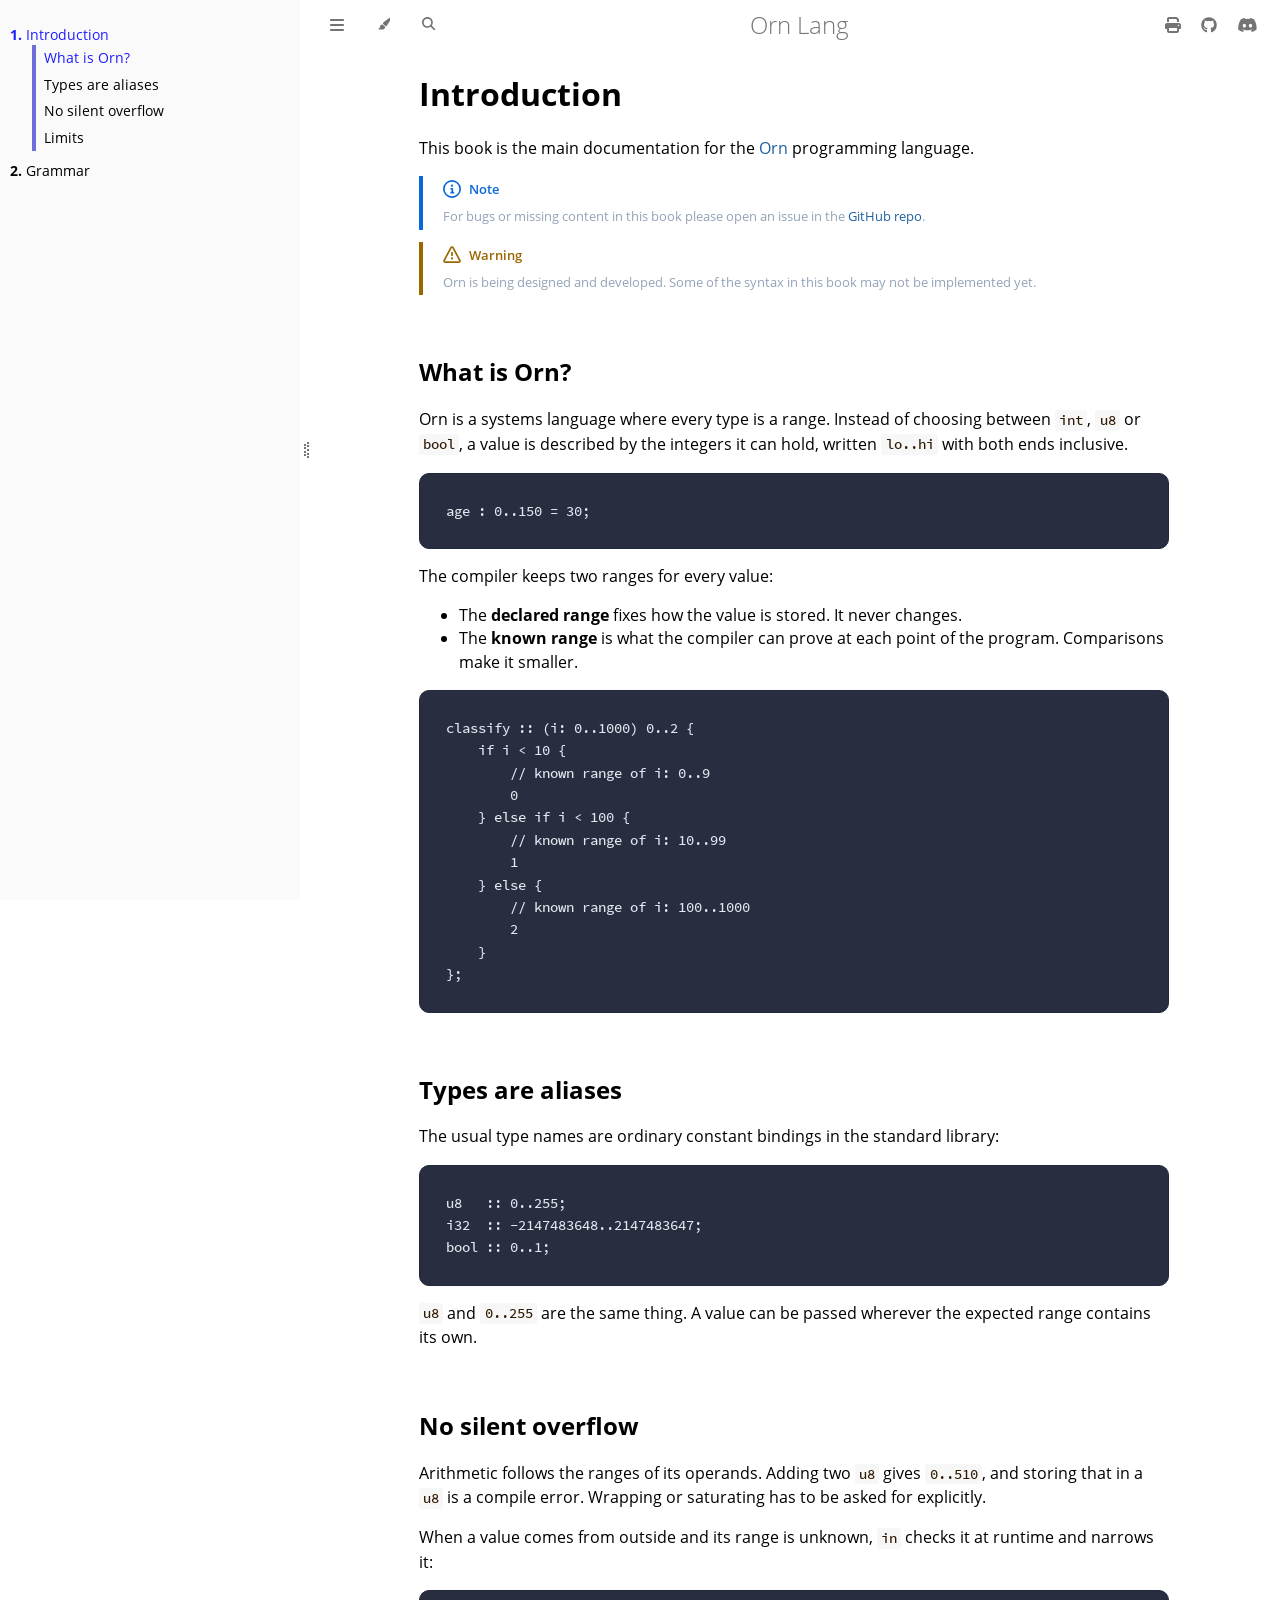
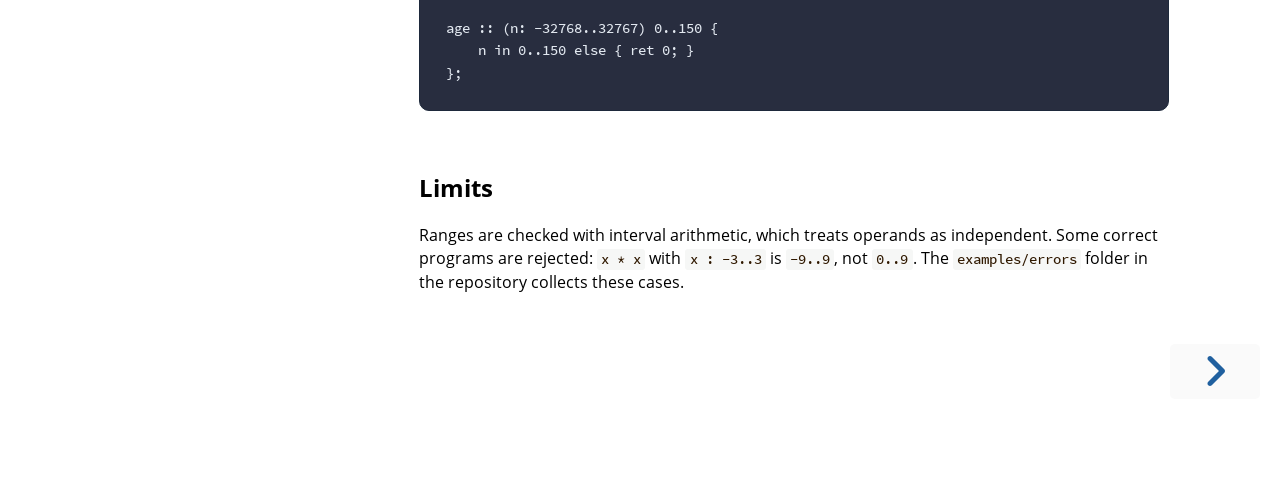
==== commit 093b4578: "deploy: 2ba8fe90bc8d49164ff34584706aa5f4dfbda20b" ====
--- a/index.html
+++ b/index.html
@@ -52,7 +52,7 @@
             const path_to_root = "";
             const default_light_theme = "light";
             const default_dark_theme = "navy";
-            window.path_to_searchindex_js = "searchindex-8b47e9e8.js";
+            window.path_to_searchindex_js = "searchindex-cdea82c5.js";
         </script>
         <!-- Start loading toc.js asap -->
         <script src="toc-73e76ee1.js"></script>
@@ -199,19 +199,62 @@
 <a href="https://github.com/pabloosabaterr/Orn-rework">Orn</a> programming language.</p>
 <blockquote class="blockquote-tag blockquote-tag-note">
 <p class="blockquote-tag-title"><svg viewbox="0 0 16 16" width="18" height="18"><path d="M0 8a8 8 0 1 1 16 0A8 8 0 0 1 0 8Zm8-6.5a6.5 6.5 0 1 0 0 13 6.5 6.5 0 0 0 0-13ZM6.5 7.75A.75.75 0 0 1 7.25 7h1a.75.75 0 0 1 .75.75v2.75h.25a.75.75 0 0 1 0 1.5h-2a.75.75 0 0 1 0-1.5h.25v-2h-.25a.75.75 0 0 1-.75-.75ZM8 6a1 1 0 1 1 0-2 1 1 0 0 1 0 2Z"></path></svg>Note</p>
-<p>For bugs or missings in this book please report an issue in the
-<a href="https://github.com/pabloosabaterr/Orn-rework/issues">Github repo</a></p>
+<p>For bugs or missing content in this book please open an issue in the
+<a href="https://github.com/pabloosabaterr/Orn-rework/issues">GitHub repo</a>.</p>
 </blockquote>
 <blockquote class="blockquote-tag blockquote-tag-warning">
 <p class="blockquote-tag-title"><svg viewbox="0 0 16 16" width="18" height="18"><path d="M6.457 1.047c.659-1.234 2.427-1.234 3.086 0l6.082 11.378A1.75 1.75 0 0 1 14.082 15H1.918a1.75 1.75 0 0 1-1.543-2.575Zm1.763.707a.25.25 0 0 0-.44 0L1.698 13.132a.25.25 0 0 0 .22.368h12.164a.25.25 0 0 0 .22-.368Zm.53 3.996v2.5a.75.75 0 0 1-1.5 0v-2.5a.75.75 0 0 1 1.5 0ZM9 11a1 1 0 1 1-2 0 1 1 0 0 1 2 0Z"></path></svg>Warning</p>
-<p>Orn is currently being designed and developed, so it can be that some
-of the syntax in this book it is not implemented yet, but it is intended to
-be.</p>
+<p>Orn is being designed and developed. Some of the syntax in this book may not
+be implemented yet.</p>
 </blockquote>
 <h2 id="what-is-orn"><a class="header" href="#what-is-orn">What is Orn?</a></h2>
-<p>Orn is a language designed for quick sketching while preserving caracteristics
-of system languages.</p>
-<p>The idea is to be as minimal as possible while keeping the maximum expresiveness.</p>
+<p>Orn is a systems language where every type is a range. Instead of choosing
+between <code>int</code>, <code>u8</code> or <code>bool</code>, a value is described by the integers it can
+hold, written <code>lo..hi</code> with both ends inclusive.</p>
+<pre><code>age : 0..150 = 30;
+</code></pre>
+<p>The compiler keeps two ranges for every value:</p>
+<ul>
+<li>The <strong>declared range</strong> fixes how the value is stored. It never changes.</li>
+<li>The <strong>known range</strong> is what the compiler can prove at each point of the
+program. Comparisons make it smaller.</li>
+</ul>
+<pre><code>classify :: (i: 0..1000) 0..2 {
+    if i &lt; 10 {
+        // known range of i: 0..9
+        0
+    } else if i &lt; 100 {
+        // known range of i: 10..99
+        1
+    } else {
+        // known range of i: 100..1000
+        2
+    }
+};
+</code></pre>
+<h2 id="types-are-aliases"><a class="header" href="#types-are-aliases">Types are aliases</a></h2>
+<p>The usual type names are ordinary constant bindings in the standard library:</p>
+<pre><code>u8   :: 0..255;
+i32  :: -2147483648..2147483647;
+bool :: 0..1;
+</code></pre>
+<p><code>u8</code> and <code>0..255</code> are the same thing. A value can be passed wherever the
+expected range contains its own.</p>
+<h2 id="no-silent-overflow"><a class="header" href="#no-silent-overflow">No silent overflow</a></h2>
+<p>Arithmetic follows the ranges of its operands. Adding two <code>u8</code> gives <code>0..510</code>,
+and storing that in a <code>u8</code> is a compile error. Wrapping or saturating has to be
+asked for explicitly.</p>
+<p>When a value comes from outside and its range is unknown, <code>in</code> checks it at
+runtime and narrows it:</p>
+<pre><code>age :: (n: -32768..32767) 0..150 {
+    n in 0..150 else { ret 0; }
+};
+</code></pre>
+<h2 id="limits"><a class="header" href="#limits">Limits</a></h2>
+<p>Ranges are checked with interval arithmetic, which treats operands as
+independent. Some correct programs are rejected: <code>x * x</code> with <code>x : -3..3</code> is
+<code>-9..9</code>, not <code>0..9</code>. The <code>examples/errors</code> folder in the repository collects
+these cases.</p>
 
                     </main>
 
@@ -258,7 +301,6 @@
         <script src="book-a0b12cfe.js"></script>
 
         <!-- Custom JS scripts -->
-        <script src="theme/highlight-orn-c1778cdc.js"></script>
 
 
 
